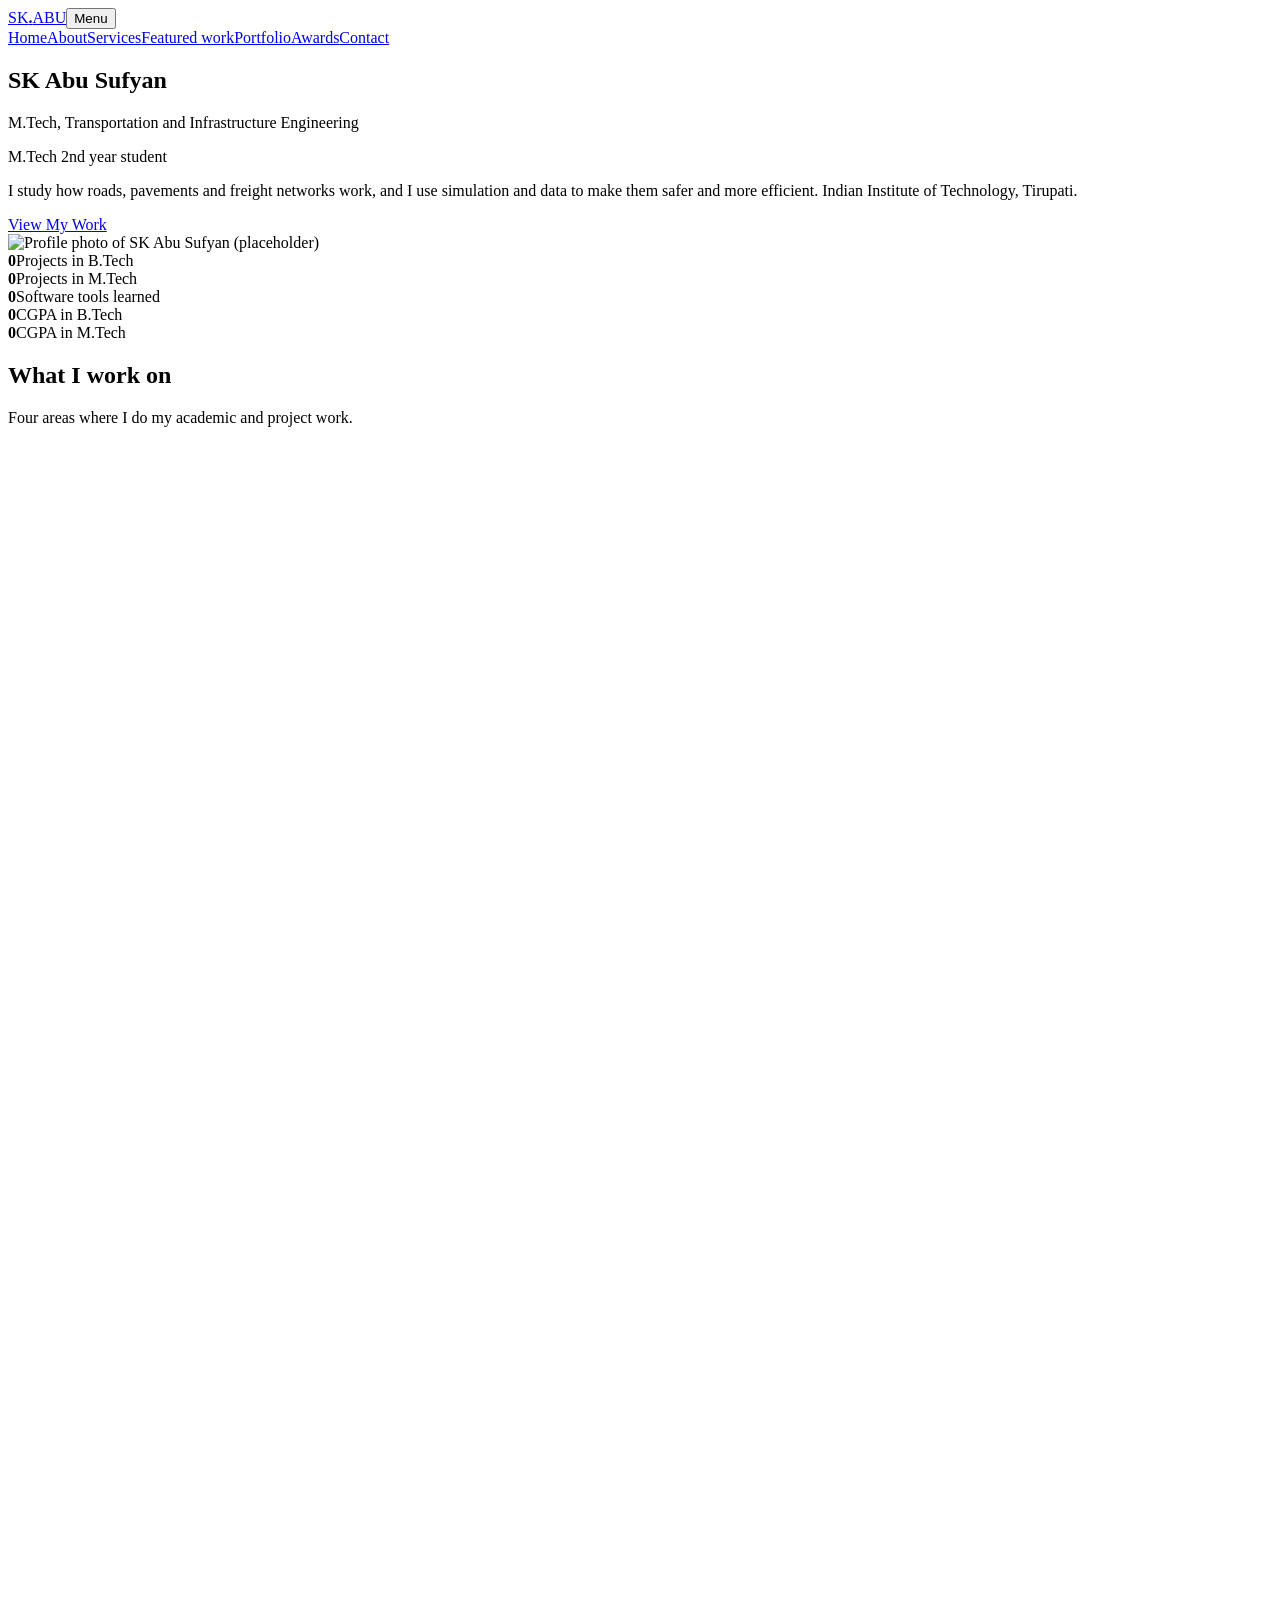
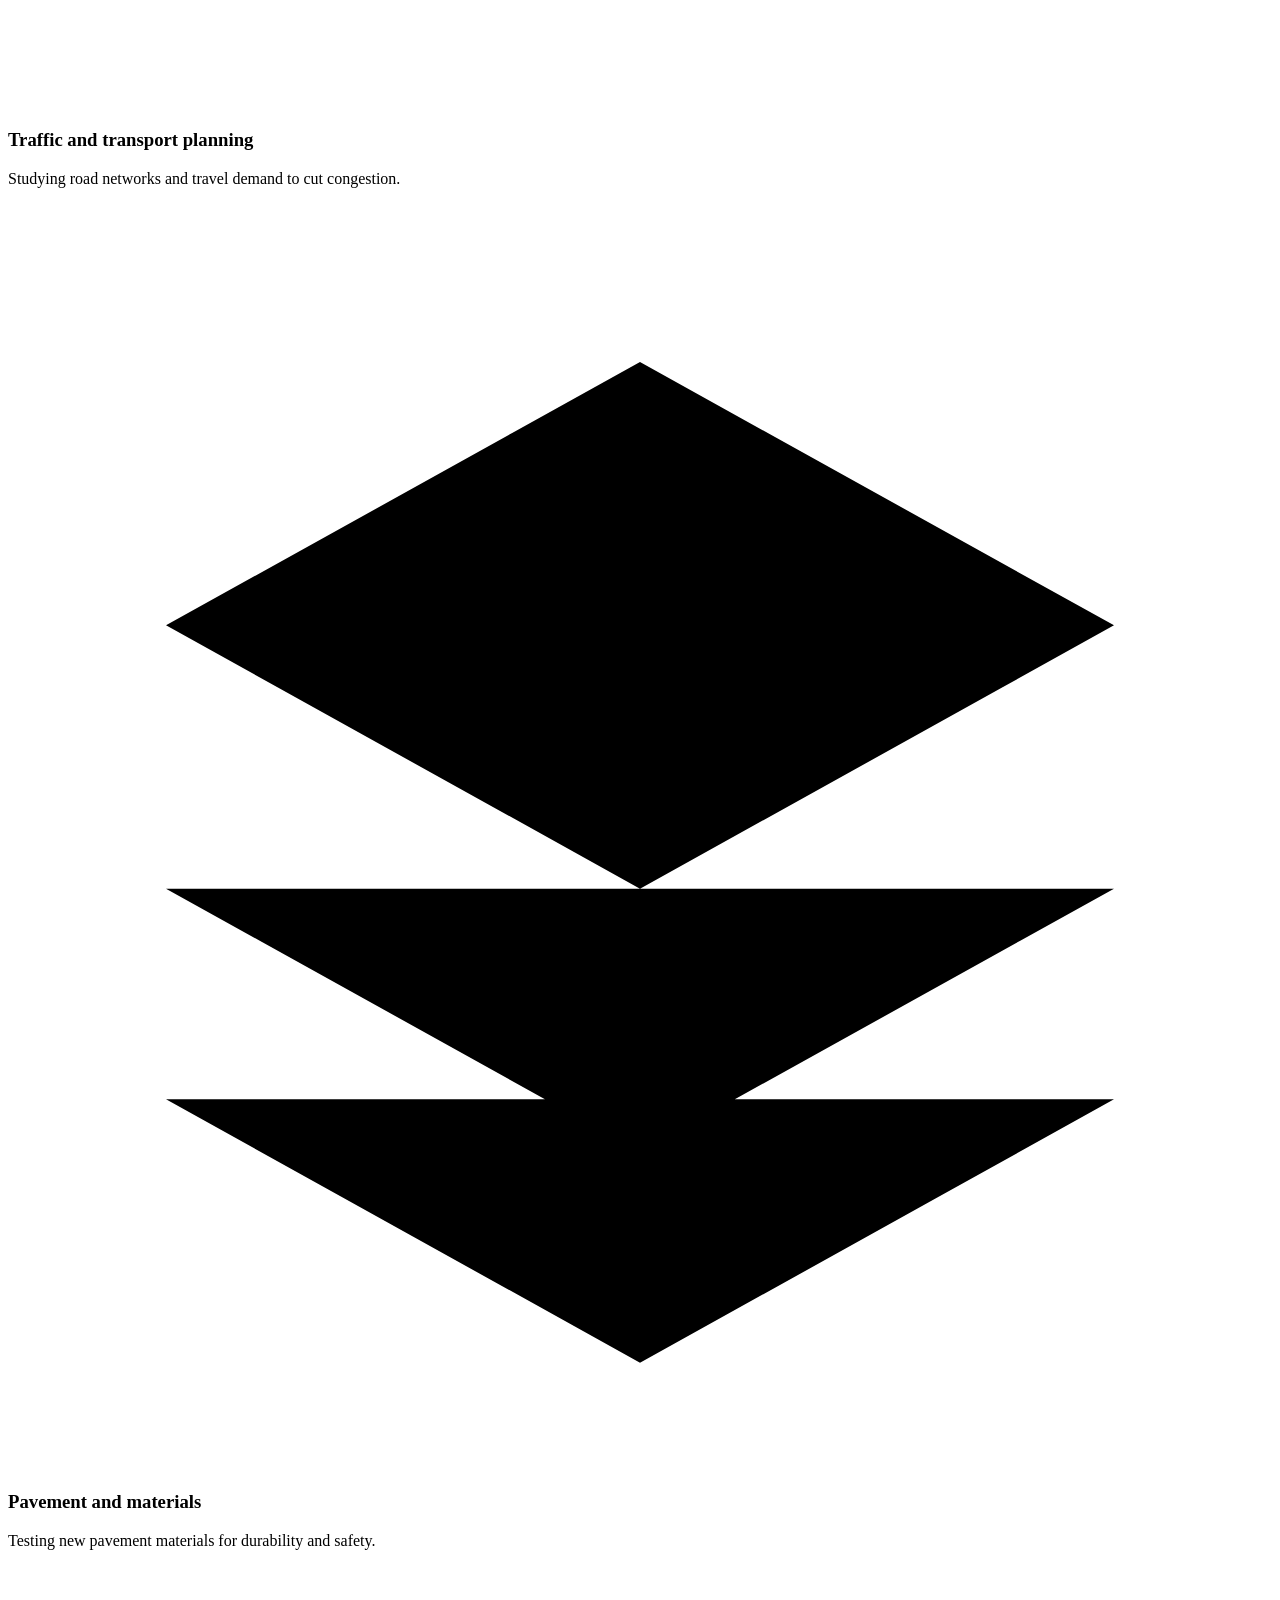
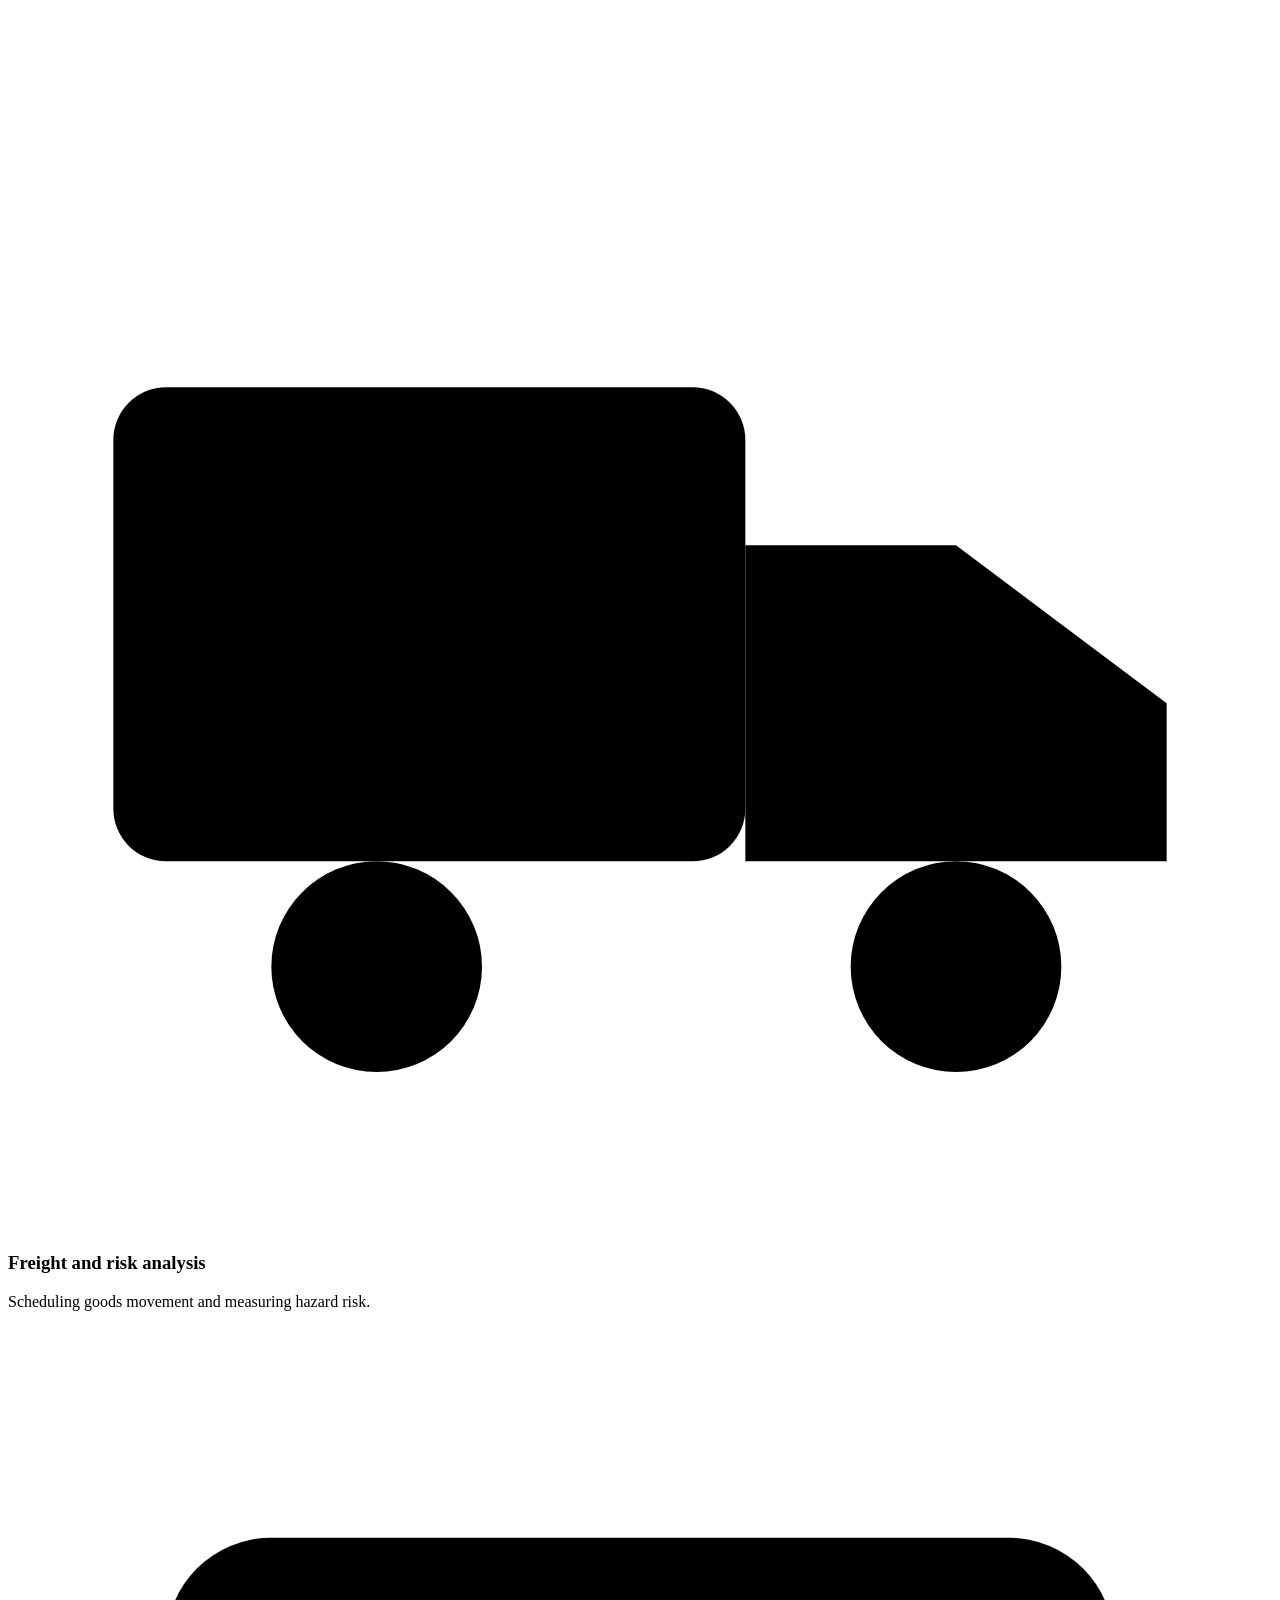
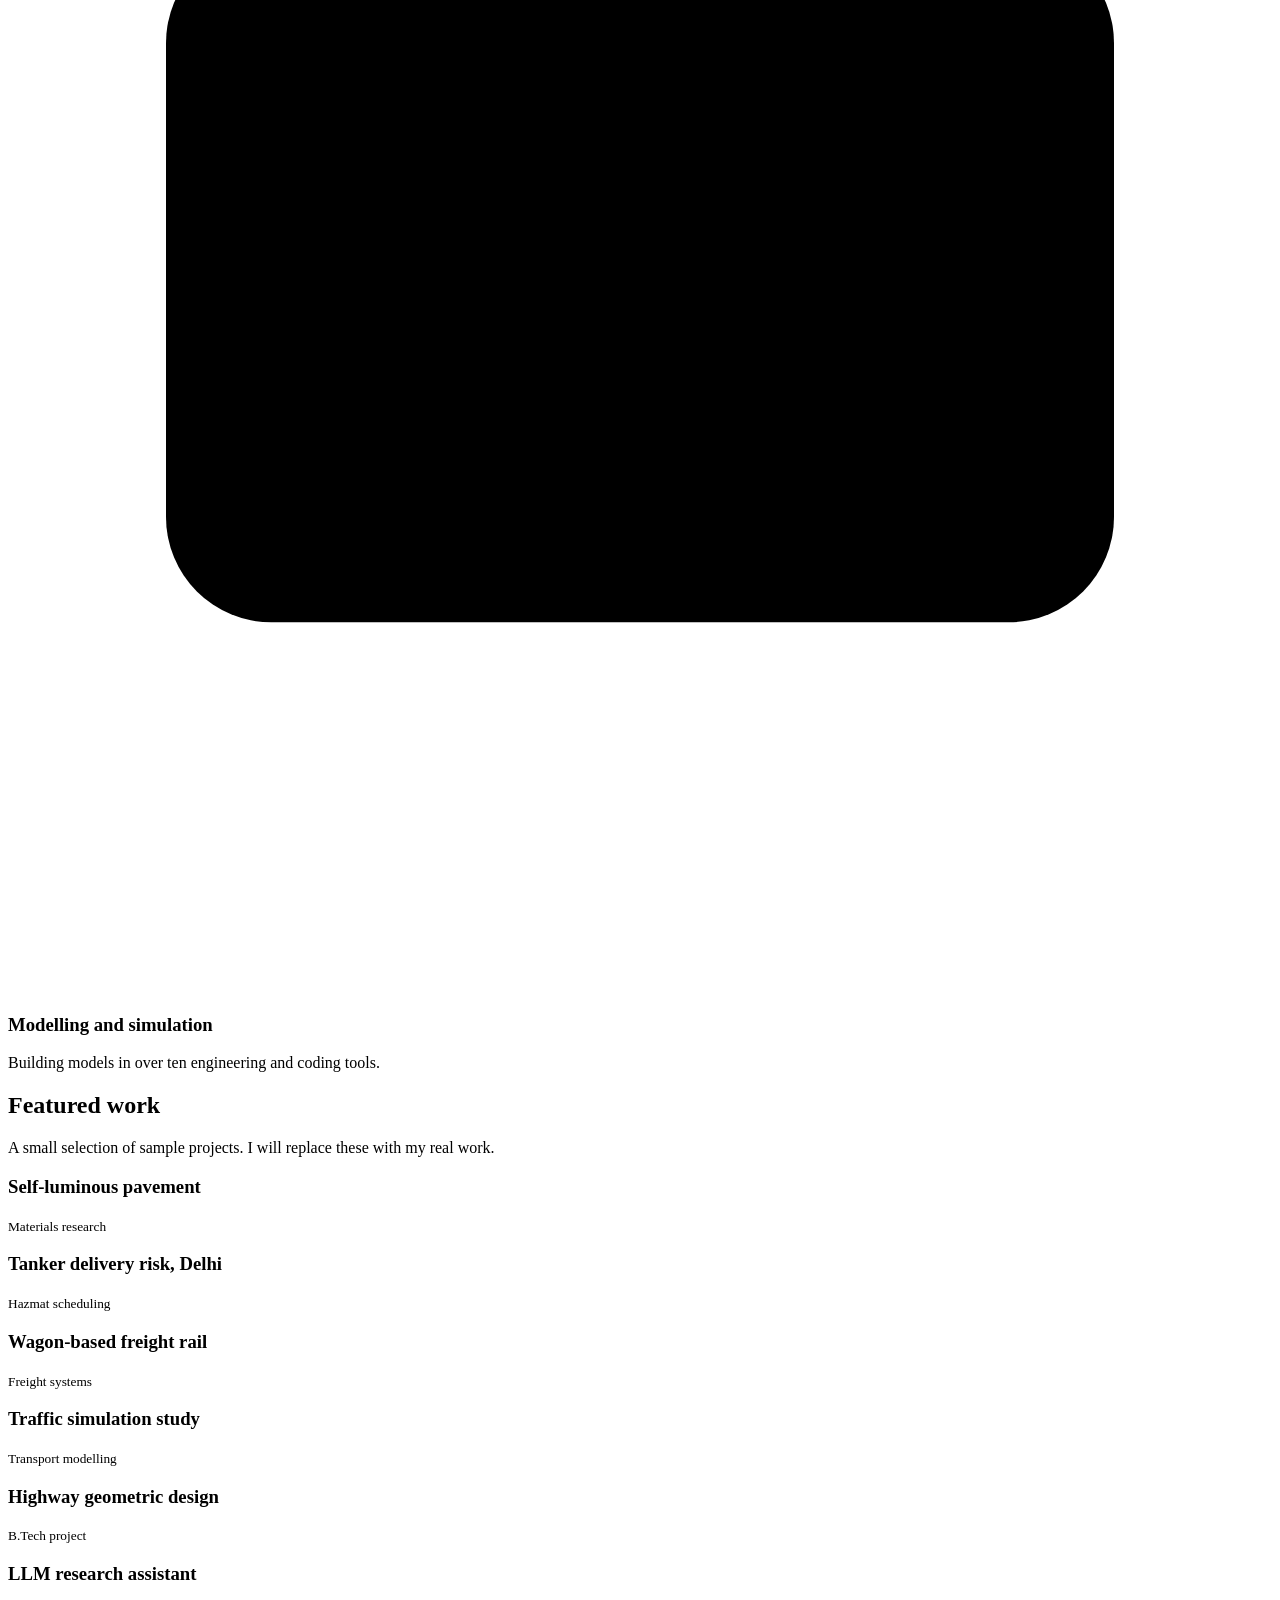
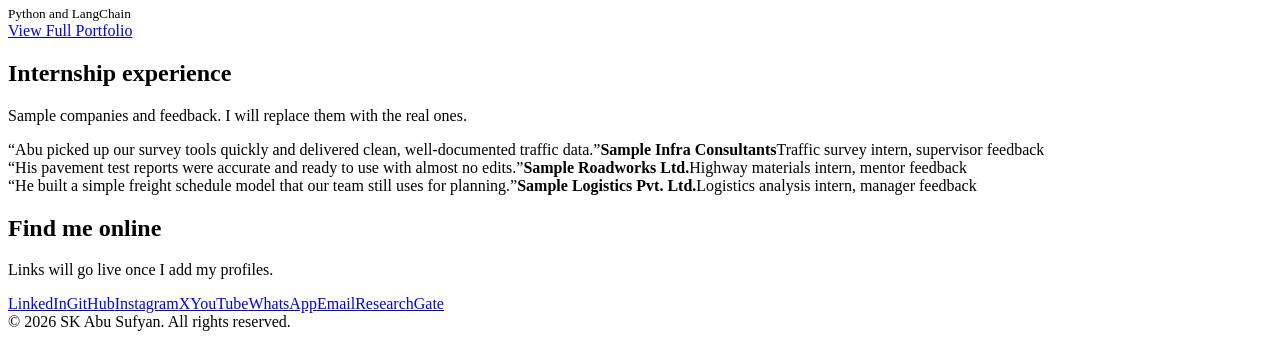
==== index.html @ b1911829 "Add files via upload" ====
<!DOCTYPE html>
<html lang="en"><head><meta charset="utf-8"/><meta content="width=device-width,initial-scale=1" name="viewport"/><link href="https://fonts.googleapis.com" rel="preconnect"/><link crossorigin="" href="https://fonts.gstatic.com" rel="preconnect"/><link href="https://fonts.googleapis.com/css2?family=Inter:wght@400;500&amp;family=Outfit:wght@500;600;800&amp;display=swap" rel="stylesheet"/><link href="css/style.css" rel="stylesheet"/><title>SK Abu Sufyan | Transportation and Infrastructure Engineering</title><meta content="Portfolio of SK Abu Sufyan, M.Tech student in Transportation and Infrastructure Engineering at IIT Tirupati." name="description"/><script src="data/content.js"></script></head><body><div class="glow"><i></i><i></i><i></i></div>
<header><a class="logo" href="index.html">SK<b>.</b>ABU</a><button aria-label="Menu" class="burger">Menu</button><nav><a class="on" href="index.html">Home</a><a href="about.html">About</a><a href="services.html">Services</a><a href="index.html#work">Featured work</a><a class="PORT" href="portfolio.html">Portfolio</a><a href="awards.html">Awards</a><a href="contact.html">Contact</a></nav></header>
<main>
<section class="hero" id="home"><div><h1 data-t="home.home.1">SK Abu Sufyan</h1><p class="role" data-t="home.home.2">M.Tech, Transportation and Infrastructure Engineering</p><p class="tag" data-t="home.home.3">M.Tech 2nd year student</p><p class="about" data-t="home.home.4">I study how roads, pavements and freight networks work, and I use simulation and data to make them safer and more efficient. Indian Institute of Technology, Tirupati.</p><a class="btn" data-t="home.home.5" href="#work">View My Work</a></div>
<div class="photo"><img alt="Profile photo of SK Abu Sufyan (placeholder)" data-img="profile" src="assets/profile-placeholder.svg"/></div></section>
<section id="stats"><div class="stats">
<div class="stat rv"><strong data-n="home.stats.n1" data-to="5">0</strong><span data-t="home.stats.2">Projects in B.Tech</span></div>
<div class="stat rv"><strong data-n="home.stats.n3" data-to="2">0</strong><span data-t="home.stats.4">Projects in M.Tech</span></div>
<div class="stat rv"><strong data-n="home.stats.n5" data-suf="+" data-to="10">0</strong><span data-t="home.stats.6">Software tools learned</span></div>
<div class="stat rv"><strong data-dec="2" data-n="home.stats.n7" data-to="9.15">0</strong><span data-t="home.stats.8">CGPA in B.Tech</span></div>
<div class="stat rv"><strong data-dec="2" data-n="home.stats.n9" data-to="7.25">0</strong><span data-t="home.stats.10">CGPA in M.Tech</span></div></div></section>
<section id="services"><h2 class="rv" data-t="home.services.1">What I work on</h2><p class="sub rv" data-t="home.services.2">Four areas where I do my academic and project work.</p><div class="cards">
<div class="card rv"><svg viewbox="0 0 24 24"><path d="M5 22 9 2M19 22 15 2M12 4v3M12 11v3M12 18v3"></path></svg><h3 data-t="home.services.3">Traffic and transport planning</h3><p data-t="home.services.4">Studying road networks and travel demand to cut congestion.</p></div>
<div class="card rv"><svg viewbox="0 0 24 24"><path d="m12 3 9 5-9 5-9-5zM3 13l9 5 9-5M3 17l9 5 9-5"></path></svg><h3 data-t="home.services.5">Pavement and materials</h3><p data-t="home.services.6">Testing new pavement materials for durability and safety.</p></div>
<div class="card rv"><svg viewbox="0 0 24 24"><rect height="9" rx="1" width="12" x="2" y="8"></rect><path d="M14 11h4l4 3v3h-8"></path><circle cx="7" cy="19" r="2"></circle><circle cx="18" cy="19" r="2"></circle></svg><h3 data-t="home.services.7">Freight and risk analysis</h3><p data-t="home.services.8">Scheduling goods movement and measuring hazard risk.</p></div>
<div class="card rv"><svg viewbox="0 0 24 24"><rect height="13" rx="2" width="18" x="3" y="4"></rect><path d="M8 21h8M12 17v4M7 13l3-3 3 2 4-5"></path></svg><h3 data-t="home.services.9">Modelling and simulation</h3><p data-t="home.services.10">Building models in over ten engineering and coding tools.</p></div></div></section>
<section id="work"><h2 class="rv" data-t="home.work.1">Featured work</h2><p class="sub rv" data-t="home.work.2">A small selection of sample projects. I will replace these with my real work.</p><div class="grid" data-list="featured">
<article class="thumb rv"><div class="ph" style="background:linear-gradient(135deg,#ff6b1a,#3b1d0e)"></div><div class="cap"><h3>Self-luminous pavement</h3><small>Materials research</small></div></article>
<article class="thumb rv"><div class="ph" style="background:linear-gradient(135deg,#1ea7ff,#0d2a40)"></div><div class="cap"><h3>Tanker delivery risk, Delhi</h3><small>Hazmat scheduling</small></div></article>
<article class="thumb rv"><div class="ph" style="background:linear-gradient(135deg,#ff8a3d,#1ea7ff)"></div><div class="cap"><h3>Wagon-based freight rail</h3><small>Freight systems</small></div></article>
<article class="thumb rv"><div class="ph" style="background:linear-gradient(135deg,#1ea7ff,#3b1d0e)"></div><div class="cap"><h3>Traffic simulation study</h3><small>Transport modelling</small></div></article>
<article class="thumb rv"><div class="ph" style="background:linear-gradient(135deg,#ff6b1a,#0d2a40)"></div><div class="cap"><h3>Highway geometric design</h3><small>B.Tech project</small></div></article>
<article class="thumb rv"><div class="ph" style="background:linear-gradient(135deg,#2b6cff,#ff6b1a)"></div><div class="cap"><h3>LLM research assistant</h3><small>Python and LangChain</small></div></article>
</div><div class="c"><a class="btn" data-t="home.work.3" href="portfolio.html">View Full Portfolio</a></div></section>
<section class="c" id="internships"><h2 class="rv" data-t="home.internships.1">Internship experience</h2><p class="sub rv" data-t="home.internships.2">Sample companies and feedback. I will replace them with the real ones.</p>
<div class="slider rv">
<div class="slide"><q data-t="home.internships.3">Abu picked up our survey tools quickly and delivered clean, well-documented traffic data.</q><b data-t="home.internships.4">Sample Infra Consultants</b><span data-t="home.internships.5">Traffic survey intern, supervisor feedback</span></div>
<div class="slide"><q data-t="home.internships.6">His pavement test reports were accurate and ready to use with almost no edits.</q><b data-t="home.internships.7">Sample Roadworks Ltd.</b><span data-t="home.internships.8">Highway materials intern, mentor feedback</span></div>
<div class="slide"><q data-t="home.internships.9">He built a simple freight schedule model that our team still uses for planning.</q><b data-t="home.internships.10">Sample Logistics Pvt. Ltd.</b><span data-t="home.internships.11">Logistics analysis intern, manager feedback</span></div></div>
<div class="dots rv"></div></section>
<section class="c" id="connect"><h2 class="rv" data-t="home.connect.1">Find me online</h2><p class="sub rv" data-t="home.connect.2">Links will go live once I add my profiles.</p></section>
<div class="marq rv"><div class="track" data-list="socials"><a aria-label="LinkedIn" class="soc" href="#"><img alt="" src="https://cdn.jsdelivr.net/npm/simple-icons@11.14.0/icons/linkedin.svg"/>LinkedIn</a><a aria-label="GitHub" class="soc" href="#"><img alt="" src="https://cdn.jsdelivr.net/npm/simple-icons@11.14.0/icons/github.svg"/>GitHub</a><a aria-label="Instagram" class="soc" href="#"><img alt="" src="https://cdn.jsdelivr.net/npm/simple-icons@11.14.0/icons/instagram.svg"/>Instagram</a><a aria-label="X" class="soc" href="#"><img alt="" src="https://cdn.jsdelivr.net/npm/simple-icons@11.14.0/icons/x.svg"/>X</a><a aria-label="YouTube" class="soc" href="#"><img alt="" src="https://cdn.jsdelivr.net/npm/simple-icons@11.14.0/icons/youtube.svg"/>YouTube</a><a aria-label="WhatsApp" class="soc" href="#"><img alt="" src="https://cdn.jsdelivr.net/npm/simple-icons@11.14.0/icons/whatsapp.svg"/>WhatsApp</a><a aria-label="Email" class="soc" href="#"><img alt="" src="https://cdn.jsdelivr.net/npm/simple-icons@11.14.0/icons/gmail.svg"/>Email</a><a aria-label="ResearchGate" class="soc" href="#"><img alt="" src="https://cdn.jsdelivr.net/npm/simple-icons@11.14.0/icons/researchgate.svg"/>ResearchGate</a></div></div>
</main>
<footer data-t="site.footer">© 2026 SK Abu Sufyan. All rights reserved.</footer>
<script src="js/main.js"></script></body></html>
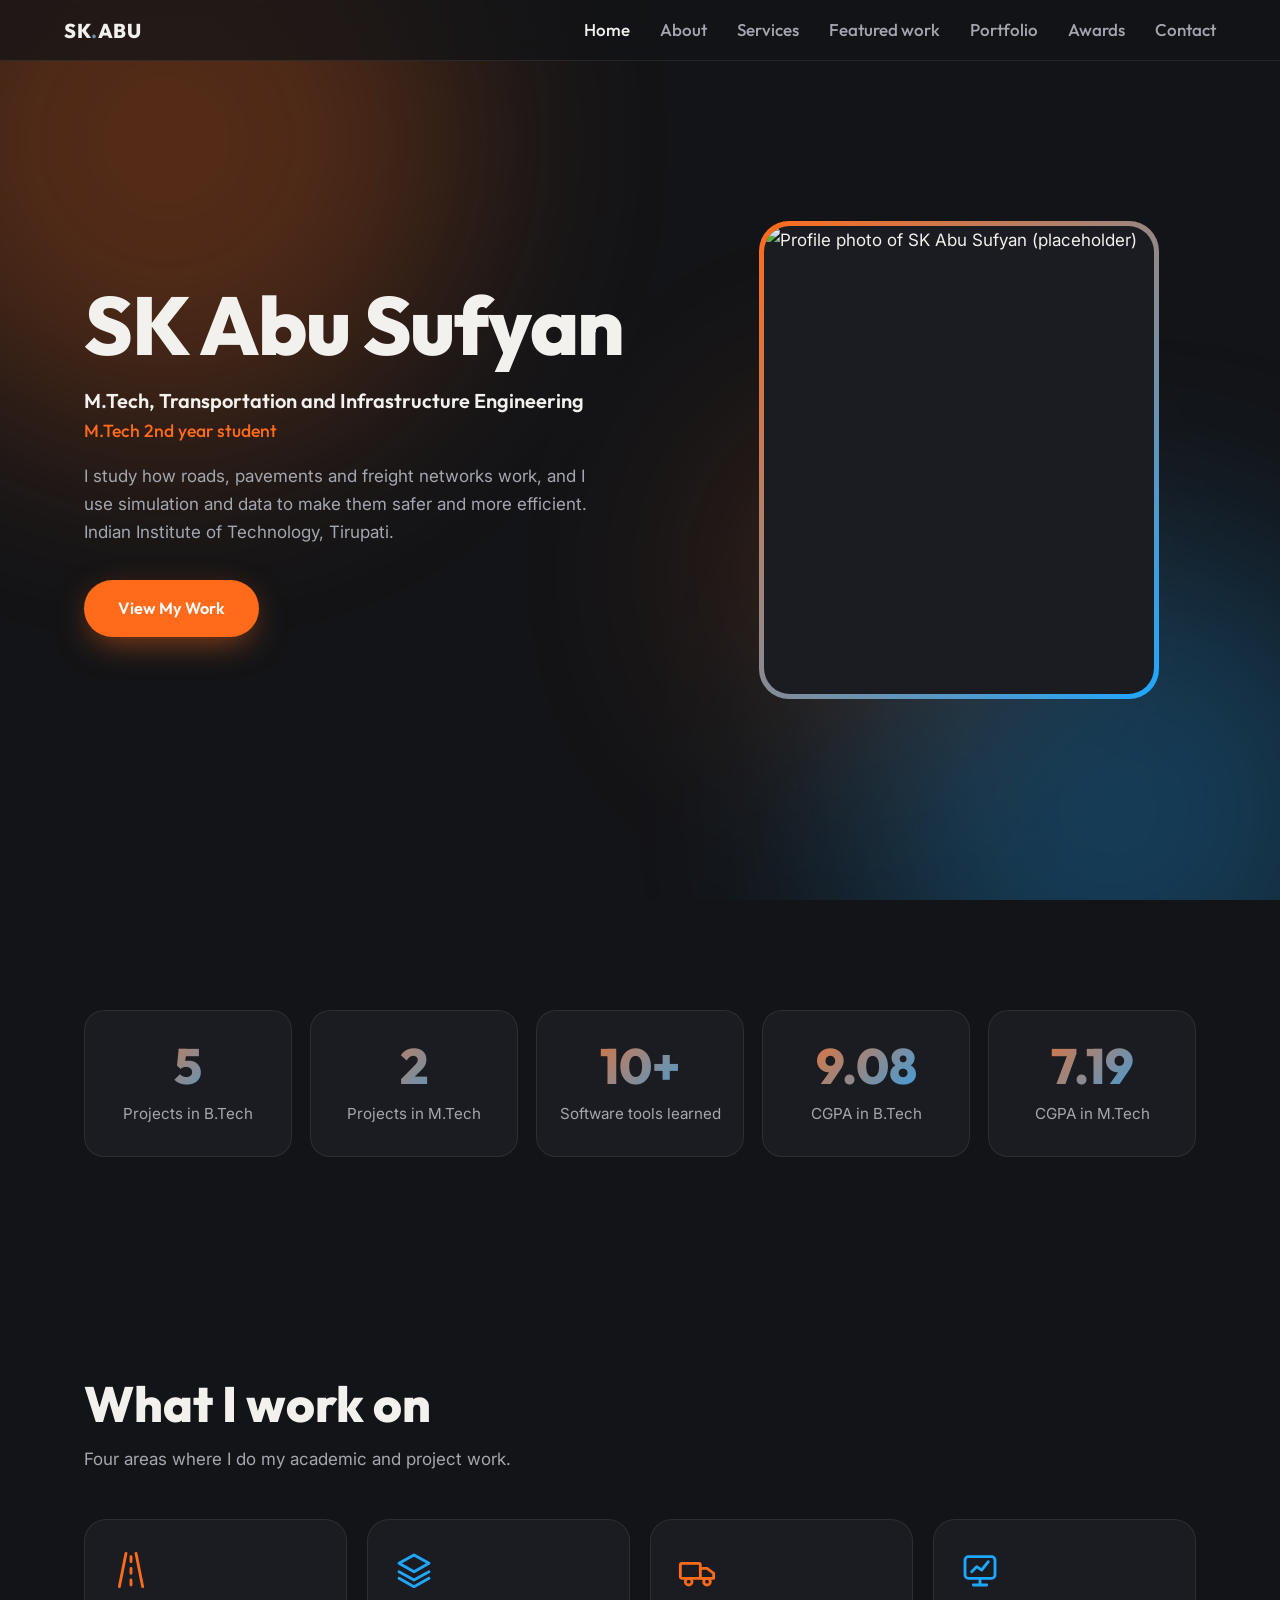
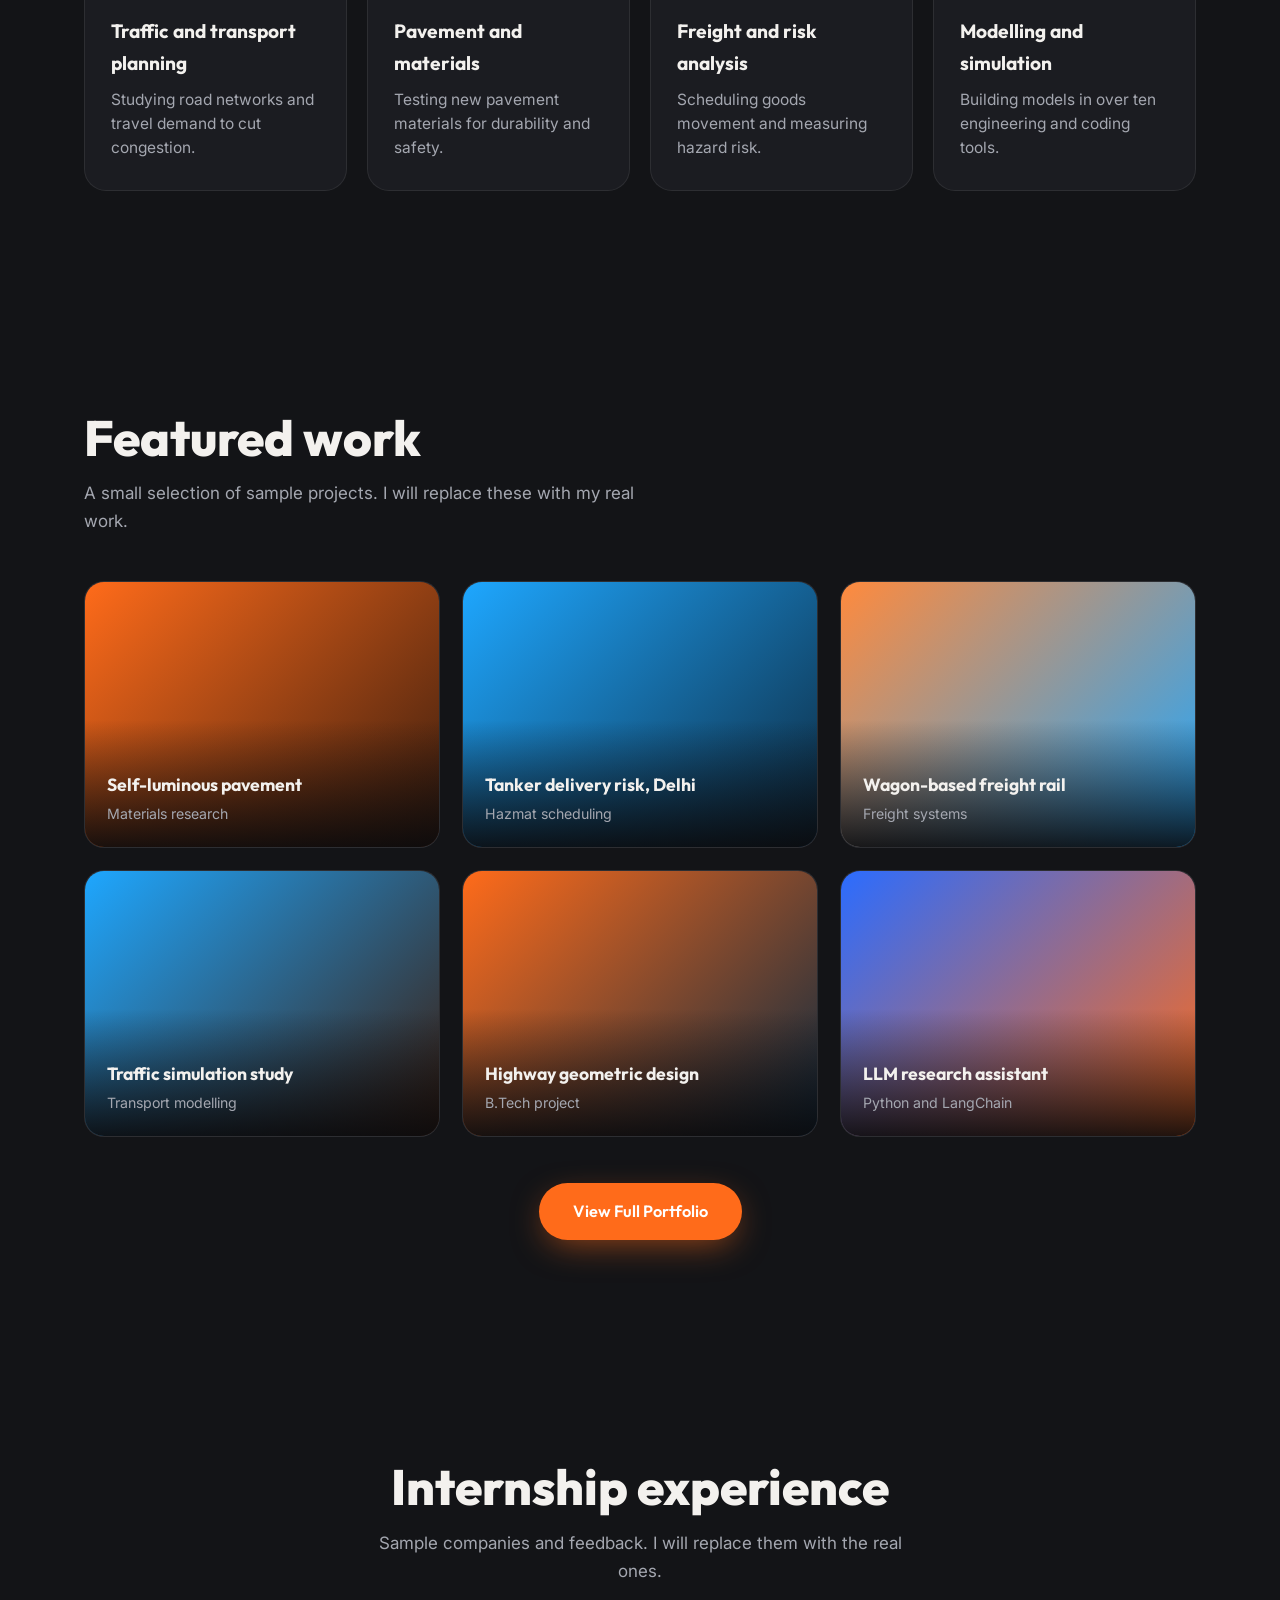
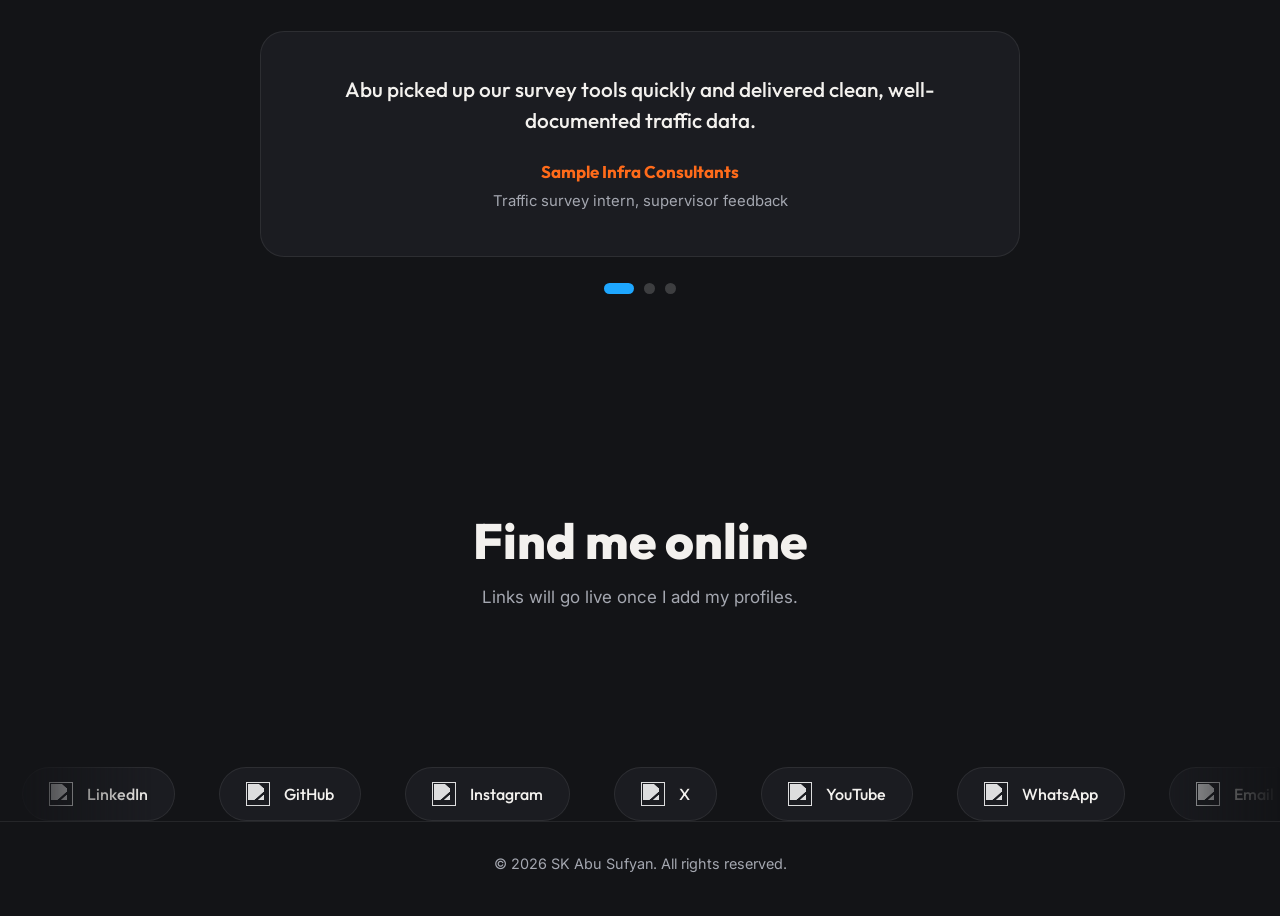
==== commit eaa26ab8: "Update index.html" ====
--- a/index.html
+++ b/index.html
@@ -1,5 +1,5 @@
 <!DOCTYPE html>
-<html lang="en"><head><meta charset="utf-8"/><meta content="width=device-width,initial-scale=1" name="viewport"/><link href="https://fonts.googleapis.com" rel="preconnect"/><link crossorigin="" href="https://fonts.gstatic.com" rel="preconnect"/><link href="https://fonts.googleapis.com/css2?family=Inter:wght@400;500&amp;family=Outfit:wght@500;600;800&amp;display=swap" rel="stylesheet"/><link href="css/style.css" rel="stylesheet"/><title>SK Abu Sufyan | Transportation and Infrastructure Engineering</title><meta content="Portfolio of SK Abu Sufyan, M.Tech student in Transportation and Infrastructure Engineering at IIT Tirupati." name="description"/><script src="data/content.js"></script></head><body><div class="glow"><i></i><i></i><i></i></div>
+<html lang="en"><head><meta charset="utf-8"/><meta content="width=device-width,initial-scale=1" name="viewport"/><link href="https://fonts.googleapis.com" rel="preconnect"/><link crossorigin="" href="https://fonts.gstatic.com" rel="preconnect"/><link href="https://fonts.googleapis.com/css2?family=Inter:wght@400;500&amp;family=Outfit:wght@500;600;800&amp;display=swap" rel="stylesheet"/><link href="style.css" rel="stylesheet"/><title>SK Abu Sufyan | Transportation and Infrastructure Engineering</title><meta content="Portfolio of SK Abu Sufyan, M.Tech student in Transportation and Infrastructure Engineering at IIT Tirupati." name="description"/><script src="content.js"></script></head><body><div class="glow"><i></i><i></i><i></i></div>
 <header><a class="logo" href="index.html">SK<b>.</b>ABU</a><button aria-label="Menu" class="burger">Menu</button><nav><a class="on" href="index.html">Home</a><a href="about.html">About</a><a href="services.html">Services</a><a href="index.html#work">Featured work</a><a class="PORT" href="portfolio.html">Portfolio</a><a href="awards.html">Awards</a><a href="contact.html">Contact</a></nav></header>
 <main>
 <section class="hero" id="home"><div><h1 data-t="home.home.1">SK Abu Sufyan</h1><p class="role" data-t="home.home.2">M.Tech, Transportation and Infrastructure Engineering</p><p class="tag" data-t="home.home.3">M.Tech 2nd year student</p><p class="about" data-t="home.home.4">I study how roads, pavements and freight networks work, and I use simulation and data to make them safer and more efficient. Indian Institute of Technology, Tirupati.</p><a class="btn" data-t="home.home.5" href="#work">View My Work</a></div>
@@ -33,4 +33,4 @@
 <div class="marq rv"><div class="track" data-list="socials"><a aria-label="LinkedIn" class="soc" href="#"><img alt="" src="https://cdn.jsdelivr.net/npm/simple-icons@11.14.0/icons/linkedin.svg"/>LinkedIn</a><a aria-label="GitHub" class="soc" href="#"><img alt="" src="https://cdn.jsdelivr.net/npm/simple-icons@11.14.0/icons/github.svg"/>GitHub</a><a aria-label="Instagram" class="soc" href="#"><img alt="" src="https://cdn.jsdelivr.net/npm/simple-icons@11.14.0/icons/instagram.svg"/>Instagram</a><a aria-label="X" class="soc" href="#"><img alt="" src="https://cdn.jsdelivr.net/npm/simple-icons@11.14.0/icons/x.svg"/>X</a><a aria-label="YouTube" class="soc" href="#"><img alt="" src="https://cdn.jsdelivr.net/npm/simple-icons@11.14.0/icons/youtube.svg"/>YouTube</a><a aria-label="WhatsApp" class="soc" href="#"><img alt="" src="https://cdn.jsdelivr.net/npm/simple-icons@11.14.0/icons/whatsapp.svg"/>WhatsApp</a><a aria-label="Email" class="soc" href="#"><img alt="" src="https://cdn.jsdelivr.net/npm/simple-icons@11.14.0/icons/gmail.svg"/>Email</a><a aria-label="ResearchGate" class="soc" href="#"><img alt="" src="https://cdn.jsdelivr.net/npm/simple-icons@11.14.0/icons/researchgate.svg"/>ResearchGate</a></div></div>
 </main>
 <footer data-t="site.footer">© 2026 SK Abu Sufyan. All rights reserved.</footer>
-<script src="js/main.js"></script></body></html>
+<script src="main.js"></script></body></html>
--- a/style.css
+++ b/style.css
@@ -0,0 +1,189 @@
+:root{--bg:#131417;--card:#1b1c21;--ink:#f3f1ee;--mute:#a4a7b0;--or:#ff6b1a;--bl:#1ea7ff;--line:rgba(255,255,255,.08);--grad:linear-gradient(135deg,var(--or),var(--bl));--orgb:255,107,26;--blrgb:30,167,255;--bgrgb:19,20,23}
+*{box-sizing:border-box;margin:0;padding:0}html{scroll-behavior:smooth}
+body{background:var(--bg);color:var(--ink);font:400 17px/1.65 'Inter',system-ui,sans-serif;overflow-x:hidden}
+h1,h2,h3,.btn,nav a{font-family:'Outfit',sans-serif}
+a{color:inherit;text-decoration:none}:focus-visible{outline:2px solid var(--bl);outline-offset:3px}
+.glow{position:fixed;inset:0;z-index:-1;overflow:hidden;pointer-events:none}
+.glow i{position:absolute;border-radius:50%;filter:blur(110px);opacity:.28;animation:drift 26s ease-in-out infinite alternate,pulse 9s ease-in-out infinite}
+.glow i:nth-child(1){width:46vw;height:46vw;background:var(--or);top:-12vw;left:-10vw}
+.glow i:nth-child(2){width:42vw;height:42vw;background:var(--bl);bottom:-14vw;right:-8vw;animation-duration:32s,11s}
+.glow i:nth-child(3){width:26vw;height:26vw;background:var(--or);top:45%;left:55%;animation-duration:38s,13s;opacity:.16}
+@keyframes drift{to{transform:translate(9vw,7vw) scale(1.15)}}
+@keyframes pulse{50%{opacity:.14}}
+header{position:fixed;top:0;left:0;right:0;z-index:20;display:flex;justify-content:space-between;align-items:center;padding:16px 5vw;background:rgba(var(--bgrgb),.72);backdrop-filter:blur(14px);border-bottom:1px solid var(--line)}
+.logo{font:800 1.25rem 'Outfit';letter-spacing:.5px}.logo b{background:var(--grad);-webkit-background-clip:text;background-clip:text;color:transparent}
+nav{display:flex;gap:30px}nav a{font-weight:500;color:var(--mute);transition:color .3s}nav a:hover,nav a.on{color:var(--ink)}
+.burger{display:none;background:none;border:1px solid var(--line);color:var(--ink);padding:6px 12px;border-radius:8px;font-size:1rem}
+section{padding:110px 5vw;max-width:1240px;margin:auto}
+h2{font-weight:800;font-size:clamp(2rem,4.2vw,3.1rem);line-height:1.1;margin-bottom:14px}
+.sub{color:var(--mute);max-width:560px;margin-bottom:46px}
+.hero{min-height:100vh;display:grid;grid-template-columns:1.1fr .9fr;gap:60px;align-items:center;padding-top:130px}
+.hero h1{font-weight:800;font-size:clamp(2.8rem,6.4vw,5.2rem);line-height:1.02;letter-spacing:-1.5px}
+.role{font:600 1.25rem 'Outfit';margin:22px 0 6px}.tag{color:var(--or);font:500 1.1rem 'Outfit';margin-bottom:20px}
+.hero p.about{color:var(--mute);max-width:520px;margin-bottom:34px}
+.btn{display:inline-block;padding:15px 34px;border-radius:50px;font-weight:600;font-size:1.02rem;background:var(--or);color:var(--on,#fff);border:0;cursor:pointer;box-shadow:0 10px 34px -8px rgba(var(--orgb),.6);transition:transform .35s,box-shadow .35s,background .35s}
+.btn:hover{transform:translateY(-3px);filter:brightness(1.12);box-shadow:0 16px 40px -8px rgba(var(--orgb),.75)}
+.photo{justify-self:center;width:min(100%,400px);padding:5px;border-radius:30px;background:var(--grad);animation:halo 6s ease-in-out infinite}
+@keyframes halo{0%,100%{box-shadow:0 0 40px -6px rgba(var(--orgb),.45),0 0 70px -10px rgba(var(--blrgb),.35)}50%{box-shadow:0 0 70px -4px rgba(var(--orgb),.6),0 0 100px -6px rgba(var(--blrgb),.5)}}
+.photo img{display:block;width:100%;aspect-ratio:5/6;object-fit:cover;border-radius:26px;background:var(--card);animation:wipe 1.7s .3s cubic-bezier(.65,0,.25,1) both}
+@keyframes wipe{from{clip-path:inset(0 100% 0 0);opacity:.2}to{clip-path:inset(0 0 0 0);opacity:1}}
+.stats{display:grid;grid-template-columns:repeat(5,1fr);gap:18px}
+.stat{background:var(--card);border:1px solid var(--line);border-radius:20px;padding:30px 18px;text-align:center}
+.stat strong{display:block;font:800 clamp(2.2rem,4vw,3.1rem)/1 'Outfit';background:var(--grad);-webkit-background-clip:text;background-clip:text;color:transparent;margin-bottom:10px}
+.stat span{color:var(--mute);font-size:.95rem;display:block}
+.cards{display:grid;grid-template-columns:repeat(4,1fr);gap:20px}
+.card{background:var(--card);border:1px solid var(--line);border-radius:22px;padding:30px 26px;transition:transform .4s,border-color .4s}
+.card:hover{transform:translateY(-6px);border-color:rgba(var(--orgb),.5)}
+.card svg{width:40px;height:40px;stroke:var(--or);fill:none;stroke-width:1.7;stroke-linecap:round;stroke-linejoin:round;margin-bottom:18px}
+.card:nth-child(even) svg{stroke:var(--bl)}
+.card h3{font-size:1.2rem;margin-bottom:8px}.card p{color:var(--mute);font-size:.97rem;line-height:1.55}
+.grid{display:grid;grid-template-columns:repeat(3,1fr);gap:22px;margin-bottom:46px}
+.thumb{position:relative;border-radius:20px;overflow:hidden;aspect-ratio:4/3;background:var(--card);border:1px solid var(--line)}
+.thumb .ph{position:absolute;inset:0;transition:transform .7s cubic-bezier(.2,.7,.2,1)}
+.thumb:hover .ph{transform:scale(1.1)}
+.thumb .cap{position:absolute;left:0;right:0;bottom:0;padding:50px 22px 20px;background:linear-gradient(transparent,rgba(10,10,12,.9))}
+.thumb h3{font-size:1.1rem}.thumb small{color:var(--mute)}
+.c{text-align:center}.c .sub{margin-inline:auto}
+.slider{display:grid;max-width:760px;margin:0 auto}
+.slide{grid-area:1/1;background:var(--card);border:1px solid var(--line);border-radius:24px;padding:42px 44px;opacity:0;transform:translateX(40px);transition:opacity .8s,transform .8s;pointer-events:none}
+.slide.active{opacity:1;transform:none;pointer-events:auto}
+.slide q{display:block;font:500 1.3rem/1.5 'Outfit';quotes:none;margin-bottom:22px}
+.slide b{display:block;color:var(--or);font-family:'Outfit'}.slide span{color:var(--mute);font-size:.93rem}
+.dots{display:flex;justify-content:center;gap:10px;margin-top:26px}
+.dots button{width:11px;height:11px;border-radius:50%;border:0;background:rgba(255,255,255,.18);cursor:pointer;transition:.4s}
+.dots button.active{background:var(--bl);width:30px;border-radius:8px}
+.marq{overflow:hidden;mask-image:linear-gradient(90deg,transparent,#000 12%,#000 88%,transparent);-webkit-mask-image:linear-gradient(90deg,transparent,#000 12%,#000 88%,transparent)}
+.track{display:flex;width:max-content;animation:loop 34s linear infinite}.marq:hover .track{animation-play-state:paused}
+@keyframes loop{to{transform:translateX(-50%)}}
+.soc{display:flex;align-items:center;gap:14px;margin:0 22px;padding:14px 26px;border:1px solid var(--line);border-radius:50px;background:var(--card);font:500 1rem 'Outfit';transition:border-color .3s}
+.soc:hover{border-color:var(--bl)}.soc img{width:24px;height:24px;filter:brightness(0) invert(1);opacity:.85}
+footer{text-align:center;color:var(--mute);font-size:.9rem;padding:30px 5vw 40px;border-top:1px solid var(--line)}
+.rv{opacity:0;transform:translateY(34px);transition:opacity .9s ease,transform .9s cubic-bezier(.2,.7,.2,1);transition-delay:var(--d,0s)}.rv.in{opacity:1;transform:none}
+.soon{min-height:100vh;display:grid;place-content:center;text-align:center;padding:120px 6vw}.soon p{color:var(--mute);margin:10px 0 30px}
+@media(max-width:980px){.cards{grid-template-columns:repeat(2,1fr)}.stats{grid-template-columns:repeat(3,1fr)}.grid{grid-template-columns:repeat(2,1fr)}}
+@media(max-width:720px){.hero{grid-template-columns:1fr;gap:40px;padding-top:110px;text-align:center}.hero p.about{margin-inline:auto}.photo{order:-1;width:min(78%,320px)}
+section{padding:80px 6vw}.cards,.grid{grid-template-columns:1fr}.stats{grid-template-columns:repeat(2,1fr)}.slide{padding:30px 24px}
+.burger{display:block}nav{display:none;position:absolute;top:100%;left:0;right:0;flex-direction:column;gap:0;background:rgba(var(--bgrgb),.97);padding:10px 6vw 18px}nav.open{display:flex}nav a{padding:12px 0}}
+@media(prefers-reduced-motion:reduce){*{animation:none!important;transition:none!important}.rv{opacity:1;transform:none}}
+.phead{padding-top:150px;padding-bottom:30px;text-align:center}.phead .sub{margin:0 auto 34px}
+.tabs{position:relative;display:inline-flex;flex-wrap:wrap;justify-content:center;gap:4px;padding:6px;border-radius:50px;background:var(--card);border:1px solid var(--line)}
+.tabs button{position:relative;z-index:1;background:none;border:0;color:var(--mute);font:600 .98rem 'Outfit';padding:11px 24px;border-radius:40px;cursor:pointer;transition:color .4s}
+.tabs button.on{color:var(--on,#fff)}
+.pill{position:absolute;z-index:0;top:6px;bottom:6px;left:0;width:0;border-radius:40px;background:var(--grad);box-shadow:0 8px 28px -8px rgba(var(--orgb),.6);transition:left .5s cubic-bezier(.3,.8,.2,1),width .5s cubic-bezier(.3,.8,.2,1)}
+.pgrid{display:grid;grid-template-columns:repeat(3,1fr);gap:24px;padding-top:30px}
+.pcard{cursor:pointer;outline-offset:4px;border-radius:22px;transition:opacity .35s,transform .35s,filter .35s}
+.pcard.out{opacity:0!important;transform:scale(.95)!important;filter:blur(8px)}.pcard[hidden]{display:none}
+.pc{background:var(--card);border:1px solid var(--line);border-radius:22px;overflow:hidden;transition:transform .45s,box-shadow .45s,border-color .45s}
+.pcard:hover .pc,.pcard:focus-visible .pc{transform:translateY(-8px);border-color:rgba(var(--orgb),.5);box-shadow:0 22px 50px -18px rgba(var(--orgb),.45),0 0 60px -20px rgba(var(--blrgb),.5)}
+.pt{position:relative;aspect-ratio:16/10;overflow:hidden}
+.pt .ph{position:absolute;inset:0;display:grid;place-items:center;transition:transform .7s cubic-bezier(.2,.7,.2,1)}
+.pcard:hover .ph{transform:scale(1.07)}
+.ph svg{width:54px;height:54px;stroke:rgba(255,255,255,.85);fill:none;stroke-width:1.5;stroke-linecap:round;stroke-linejoin:round}
+.pb{padding:20px 22px 24px}.pb h3{font-size:1.15rem;margin-bottom:6px}.pb p{color:var(--mute);font-size:.95rem;line-height:1.5}
+.tg{display:inline-block;font-size:.82rem;color:var(--bl);margin-bottom:8px}
+.lb{position:fixed;inset:0;z-index:50;display:grid;place-items:center;padding:5vw;background:rgba(10,10,12,.8);backdrop-filter:blur(14px);opacity:0;visibility:hidden;transition:opacity .45s,visibility .45s}
+.lb.open{opacity:1;visibility:visible}
+.lbx{position:relative;width:min(100%,860px);max-height:90vh;overflow:auto;background:var(--card);border:1px solid var(--line);border-radius:24px;transform:translateY(24px) scale(.97);transition:transform .5s cubic-bezier(.2,.7,.2,1);box-shadow:0 0 90px -20px rgba(var(--orgb),.4)}
+.lb.open .lbx{transform:none}.lbx .pt{aspect-ratio:16/9}.lbx .pb{padding:26px 30px 32px}.lbx h3{font-size:1.5rem}.lbx p{font-size:1.02rem}
+.lbc{position:absolute;top:14px;right:14px;z-index:2;width:42px;height:42px;border-radius:50%;border:1px solid var(--line);background:rgba(var(--bgrgb),.75);color:var(--ink);font-size:1.4rem;cursor:pointer;transition:background .3s}.lbc:hover{background:var(--or)}
+@media(max-width:980px){.pgrid{grid-template-columns:repeat(2,1fr)}}
+@media(max-width:720px){.pgrid{grid-template-columns:1fr}.tabs{border-radius:24px}.tabs button{padding:10px 16px}.phead{padding-top:120px}}
+.abt{display:grid;grid-template-columns:1.15fr .85fr;gap:60px;align-items:center;padding-top:150px}
+.abt h1{font-weight:800;font-size:clamp(2.4rem,5.5vw,4rem);line-height:1.05;margin-bottom:22px}
+.abt p{color:var(--mute);margin-bottom:16px;max-width:600px}.abt p:first-of-type{color:var(--ink);font-size:1.15rem}
+.quote{margin:0 auto;max-width:900px;text-align:center;font:600 clamp(1.5rem,3.2vw,2.3rem)/1.35 'Outfit'}
+.mission{max-width:900px;margin:34px auto 0;background:var(--card);border:1px solid var(--line);border-radius:24px;padding:34px 38px;text-align:center;box-shadow:0 0 70px -30px rgba(var(--blrgb),.5)}
+.mission h3{color:var(--or);font-size:1.1rem;margin-bottom:8px}.mission p{color:var(--mute)}
+.tl{position:relative;max-width:900px;margin:0 auto}
+.tl:before{content:"";position:absolute;left:50%;top:6px;bottom:6px;width:2px;transform:translateX(-50%);background:linear-gradient(var(--or),var(--bl));opacity:.35}
+.tli{position:relative;width:50%;padding:0 46px 46px 0;text-align:right}
+.tli:nth-child(even){margin-left:50%;padding:0 0 46px 46px;text-align:left}
+.tli:last-child{padding-bottom:0}
+.tli:before{content:"";position:absolute;top:8px;right:-8px;width:16px;height:16px;border-radius:50%;background:var(--or);animation:dot 4s ease-in-out infinite}
+.tli:nth-child(even):before{right:auto;left:-8px;background:var(--bl)}
+@keyframes dot{0%,100%{box-shadow:0 0 0 0 rgba(var(--orgb),.5),0 0 14px rgba(var(--orgb),.6)}50%{box-shadow:0 0 0 9px rgba(var(--orgb),0),0 0 26px rgba(var(--orgb),.9)}}
+.tli:nth-child(even):before{animation-name:dotb}
+@keyframes dotb{0%,100%{box-shadow:0 0 14px rgba(var(--blrgb),.6)}50%{box-shadow:0 0 28px rgba(var(--blrgb),.95)}}
+.tli h3{font-size:1.25rem;margin-bottom:4px}.tli p{color:var(--mute);font-size:.97rem;line-height:1.55}
+.tli.rv{transform:translateX(-34px)}.tli:nth-child(even).rv{transform:translateX(34px)}.tli.rv.in{transform:none}
+.skills{max-width:820px;margin:0 auto;display:grid;gap:30px}
+.sk-top{display:flex;justify-content:space-between;font:600 1.1rem 'Outfit';margin-bottom:10px}.sk-top span{color:var(--bl)}
+.bar{height:12px;border-radius:12px;background:rgba(255,255,255,.1);overflow:hidden}
+.bar i{display:block;height:100%;width:0;border-radius:12px;background:var(--grad);box-shadow:0 0 18px rgba(var(--orgb),.5);transition:width 1.8s cubic-bezier(.2,.7,.2,1) .2s}
+.in .bar i{width:var(--w)}
+@media(max-width:720px){.abt{grid-template-columns:1fr;gap:40px;padding-top:120px}.abt .photo{order:-1;width:min(78%,320px)}.mission{padding:26px 22px}
+.tl:before{left:8px}.tli,.tli:nth-child(even){width:100%;margin-left:0;padding:0 0 38px 40px;text-align:left}.tli:before,.tli:nth-child(even):before{left:0;right:auto}
+.tli.rv,.tli:nth-child(even).rv{transform:translateY(30px)}.tli.rv.in{transform:none}}
+.sv{display:grid;grid-template-columns:repeat(2,1fr);gap:26px}
+.svc{border-radius:26px;outline-offset:4px}
+.svi{height:100%;display:flex;flex-direction:column;background:var(--card);border:1px solid var(--line);border-radius:26px;padding:38px 36px;transition:transform .45s,box-shadow .45s,border-color .45s}
+.svc:hover .svi{transform:translateY(-8px);border-color:rgba(var(--orgb),.5);box-shadow:0 24px 54px -20px rgba(var(--orgb),.45),0 0 70px -24px rgba(var(--blrgb),.55)}
+.svi .ic{width:64px;height:64px;border-radius:18px;display:grid;place-items:center;margin-bottom:24px;background:linear-gradient(135deg,rgba(var(--orgb),.2),rgba(var(--blrgb),.2));border:1px solid var(--line)}
+.svi .ic svg{width:32px;height:32px;stroke:var(--ink);fill:none;stroke-width:1.7;stroke-linecap:round;stroke-linejoin:round}
+.svi h3{font-size:1.55rem;margin-bottom:10px}.svi p{color:var(--mute);margin-bottom:28px;flex:1}
+.price{display:flex;align-items:baseline;gap:10px;flex-wrap:wrap;padding-top:22px;border-top:1px solid var(--line)}
+.price small{color:var(--mute);font-size:.95rem}
+.price strong{font:800 2.5rem/1 'Outfit';background:var(--grad);-webkit-background-clip:text;background-clip:text;color:transparent}
+.price span{color:var(--ink);font-weight:500}
+@media(max-width:720px){.sv{grid-template-columns:1fr}.svi{padding:30px 26px}}
+.aw{max-width:860px;margin:0 auto;display:grid;gap:42px}
+.awc{border-radius:26px}
+.awi{display:grid;grid-template-columns:auto 1fr;gap:30px;align-items:start;background:var(--card);border:1px solid var(--line);border-radius:26px;padding:38px 40px;transition:transform .45s,box-shadow .45s,border-color .45s}
+.awc:hover .awi{transform:translateY(-6px);border-color:rgba(var(--orgb),.5);box-shadow:0 24px 54px -22px rgba(var(--orgb),.45),0 0 70px -26px rgba(var(--blrgb),.55)}
+.awi .ic{width:74px;height:74px;border-radius:22px;display:grid;place-items:center;background:linear-gradient(135deg,rgba(var(--orgb),.22),rgba(var(--blrgb),.22));border:1px solid var(--line);box-shadow:0 0 36px -8px rgba(var(--orgb),.5)}
+.awi .ic svg{width:36px;height:36px;stroke:var(--ink);fill:none;stroke-width:1.6;stroke-linecap:round;stroke-linejoin:round}
+.yr{display:inline-block;padding:4px 16px;border-radius:30px;font:600 .9rem 'Outfit';background:var(--grad);color:var(--on,#fff);margin-bottom:12px}.yr.soon2{background:rgba(255,255,255,.1);color:var(--mute)}
+.awi h3{font-size:1.5rem;margin-bottom:6px}.by{color:var(--bl);font-weight:500;margin-bottom:10px}.awi p{color:var(--mute)}
+@media(max-width:720px){.awi{grid-template-columns:1fr;gap:20px;padding:28px 24px}}
+.ct{display:grid;grid-template-columns:.8fr 1.2fr;gap:36px;align-items:start}
+.cbox{background:var(--card);border:1px solid var(--line);border-radius:26px;padding:36px 34px}
+.cbox h3{font-size:1.3rem;margin-bottom:22px}
+.crow{margin-bottom:22px}.crow small{display:block;color:var(--mute);font-size:.88rem;margin-bottom:2px}
+.crow a,.crow b{font:600 1.1rem 'Outfit';word-break:break-all}.crow a{color:var(--ink);transition:color .3s}.crow a:hover{color:var(--or)}
+.crow b{color:var(--ink);font-weight:500;word-break:normal}
+.sis{display:flex;gap:14px;margin-top:6px}
+.si{width:54px;height:54px;border-radius:50%;display:grid;place-items:center;background:#24262c;border:1px solid var(--line);transition:transform .4s,border-color .4s,box-shadow .4s}
+.si:hover{transform:translateY(-4px);border-color:var(--bl);box-shadow:0 12px 30px -10px rgba(var(--blrgb),.7)}
+.si img{width:24px;height:24px;filter:brightness(0) invert(1)}
+.invite{font:600 1.25rem/1.4 'Outfit';margin-bottom:24px}
+.frm{display:grid;grid-template-columns:1fr 1fr;gap:20px}
+.fld{display:block;transition:transform .3s}.fld.full{grid-column:1/-1}
+.fld span{display:block;font:500 .95rem 'Outfit';color:var(--mute);margin-bottom:8px;transition:color .3s}
+.fld input,.fld select,.fld textarea{width:100%;font:inherit;font-size:1rem;color:var(--ink);background:var(--card);border:1.5px solid var(--line);border-radius:14px;padding:14px 16px;color-scheme:dark;transition:border-color .35s,box-shadow .35s,background .35s}
+.fld textarea{min-height:150px;resize:vertical}
+.fld input::placeholder,.fld textarea::placeholder{color:#686b75}
+.fld:focus-within span{color:var(--bl)}
+.fld input:focus,.fld select:focus,.fld textarea:focus{outline:none;border-color:var(--bl);background:#202228;box-shadow:0 0 0 4px rgba(var(--blrgb),.14),0 0 28px -4px rgba(var(--blrgb),.5)}
+.fld input:focus-visible,.fld select:focus-visible,.fld textarea:focus-visible{outline:none}
+.sub2{grid-column:1/-1;display:flex;align-items:center;gap:20px;flex-wrap:wrap}
+.btn.big{padding:17px 44px;font-size:1.1rem}
+.msg{color:var(--mute);font-size:.95rem}.msg.ok{color:#5fe0a0}.msg.err{color:#ff8a7a}
+@media(max-width:900px){.ct{grid-template-columns:1fr}}
+@media(max-width:560px){.frm{grid-template-columns:1fr}.cbox{padding:28px 22px}}
+.ct{display:grid;grid-template-columns:.8fr 1.2fr;gap:36px;align-items:start}
+.ci{display:grid;gap:18px}
+.cc{display:flex;align-items:center;gap:18px;background:var(--card);border:1px solid var(--line);border-radius:22px;padding:22px 24px;transition:transform .4s,border-color .4s,box-shadow .4s}
+a.cc:hover{transform:translateY(-4px);border-color:rgba(var(--blrgb),.55);box-shadow:0 18px 44px -22px rgba(var(--blrgb),.6)}
+.cc .ic{flex:none;width:52px;height:52px;border-radius:16px;display:grid;place-items:center;background:linear-gradient(135deg,rgba(var(--orgb),.2),rgba(var(--blrgb),.2))}
+.cc .ic svg{width:26px;height:26px;stroke:var(--ink);fill:none;stroke-width:1.7;stroke-linecap:round;stroke-linejoin:round}
+.cc small{display:block;color:var(--mute);font-size:.88rem}.cc b{font:600 1.05rem 'Outfit';word-break:break-all}
+.socs{display:flex;gap:14px}.socs a{width:58px;height:58px;display:grid;place-items:center;background:var(--card);border:1px solid var(--line);border-radius:18px;transition:transform .4s,border-color .4s,box-shadow .4s}
+.socs a:hover{transform:translateY(-4px);border-color:var(--or);box-shadow:0 14px 36px -16px rgba(var(--orgb),.7)}
+.socs img{width:26px;height:26px;filter:brightness(0) invert(1);opacity:.9}
+.fm{background:var(--card);border:1px solid var(--line);border-radius:26px;padding:38px 38px 40px;box-shadow:0 0 80px -40px rgba(var(--orgb),.5)}
+.fm .lead{font:600 1.35rem/1.4 'Outfit';margin-bottom:26px}
+.row{display:grid;grid-template-columns:1fr 1fr;gap:18px}
+.fld{margin-bottom:20px}.fld label{display:block;font-weight:500;font-size:.93rem;color:var(--mute);margin-bottom:8px;transition:color .35s}
+.fld input,.fld select,.fld textarea{width:100%;font:400 1rem 'Inter',sans-serif;color:var(--ink);background:var(--bg);border:1.5px solid rgba(255,255,255,.14);border-radius:14px;padding:14px 16px;outline:0;transition:border-color .35s,box-shadow .35s,background .35s}
+.fld textarea{min-height:140px;resize:vertical}
+.fld select{appearance:none;-webkit-appearance:none;background-image:url("data:image/svg+xml,%3Csvg xmlns='http://www.w3.org/2000/svg' width='14' height='9' fill='none' stroke='%23a4a7b0' stroke-width='2' stroke-linecap='round'%3E%3Cpath d='m1 1 6 6 6-6'/%3E%3C/svg%3E");background-repeat:no-repeat;background-position:right 16px center;padding-right:42px}
+.fld select option{background:var(--card)}
+.fld:hover input,.fld:hover select,.fld:hover textarea{border-color:rgba(255,255,255,.28)}
+.fld input:focus,.fld select:focus,.fld textarea:focus{border-color:var(--bl);background:var(--card);box-shadow:0 0 0 4px rgba(var(--blrgb),.16),0 0 34px -6px rgba(var(--blrgb),.55)}
+.fld:focus-within label{color:var(--bl)}
+.fm .btn{width:100%;font-size:1.1rem;padding:17px}
+.msg{margin-top:16px;color:var(--mute);font-size:.95rem;text-align:center;min-height:1.5em}.msg.ok{color:#6fe0a4}
+@media(max-width:900px){.ct{grid-template-columns:1fr}}
+@media(max-width:720px){.row{grid-template-columns:1fr;gap:0}.fm{padding:28px 22px 30px}}
+.sk-top em{font-style:normal}
+.thumb .ph img,.pt .ph img{width:100%;height:100%;object-fit:cover;display:block}
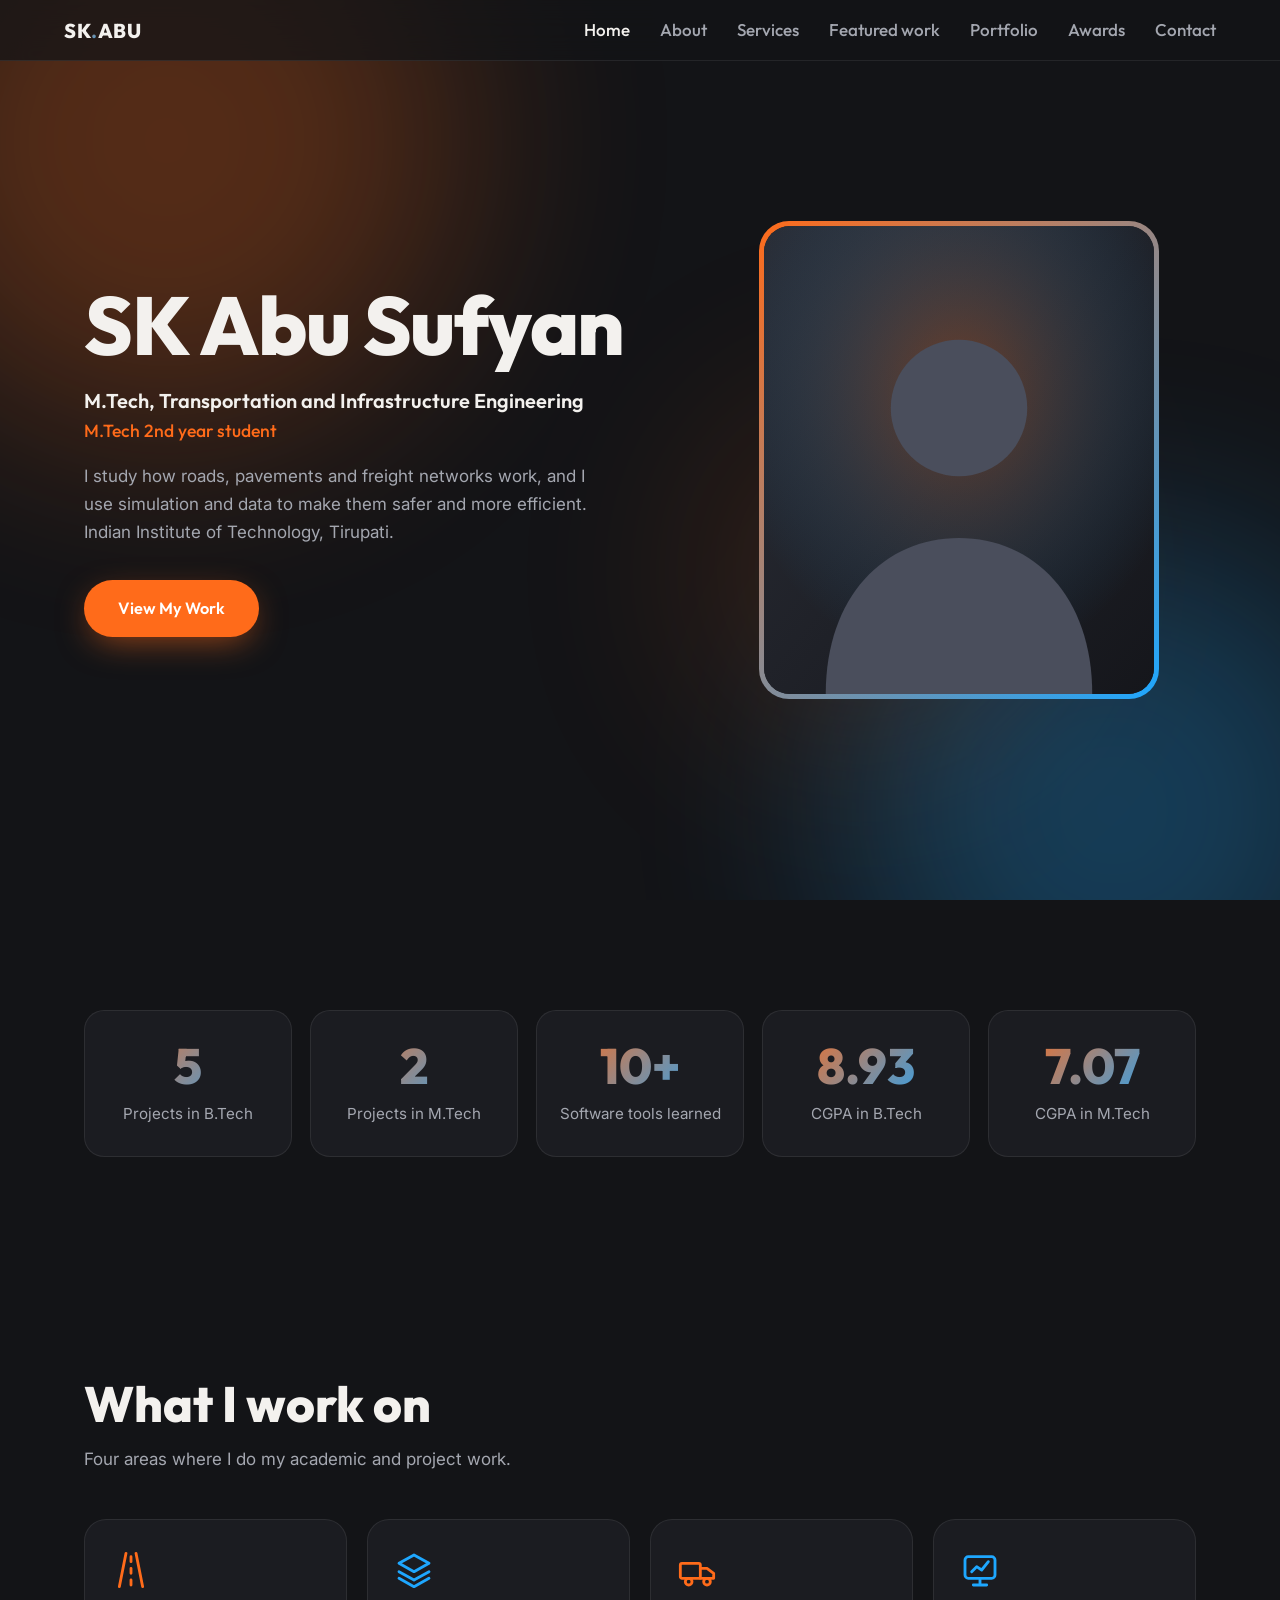
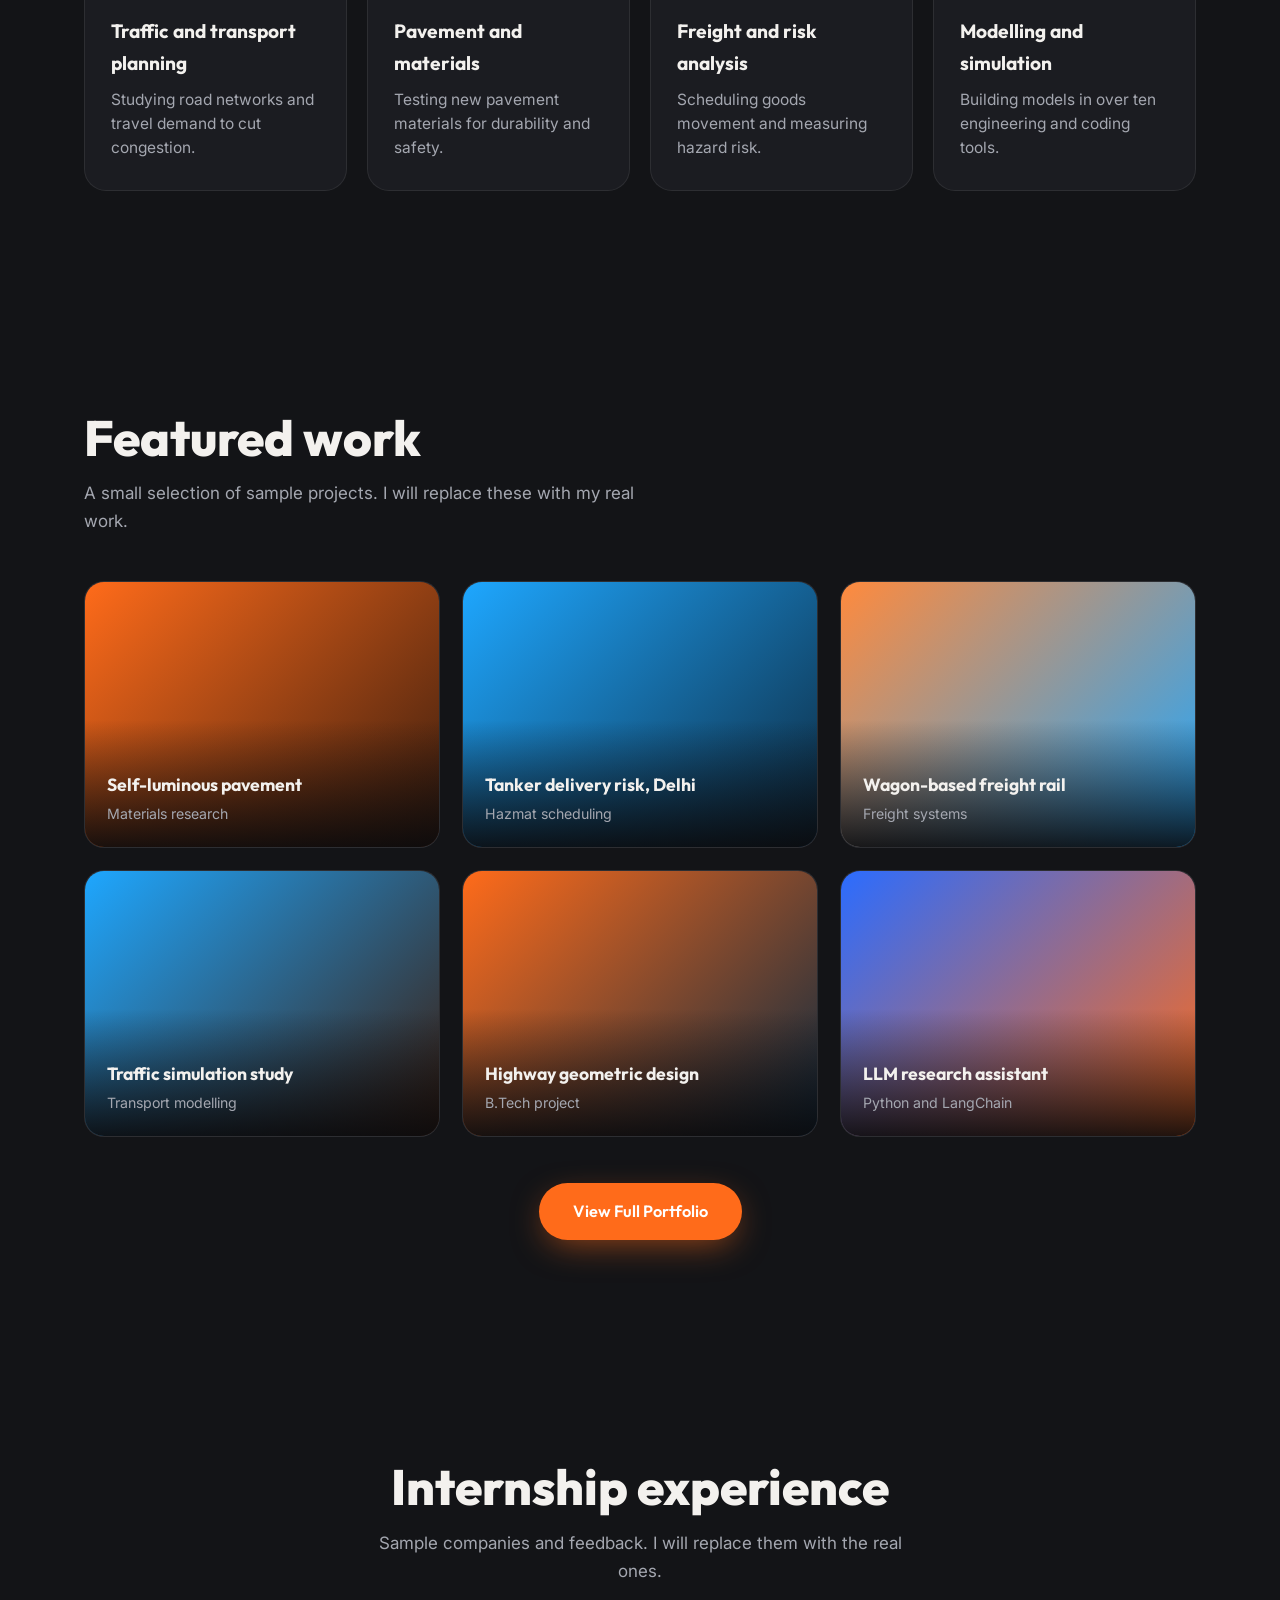
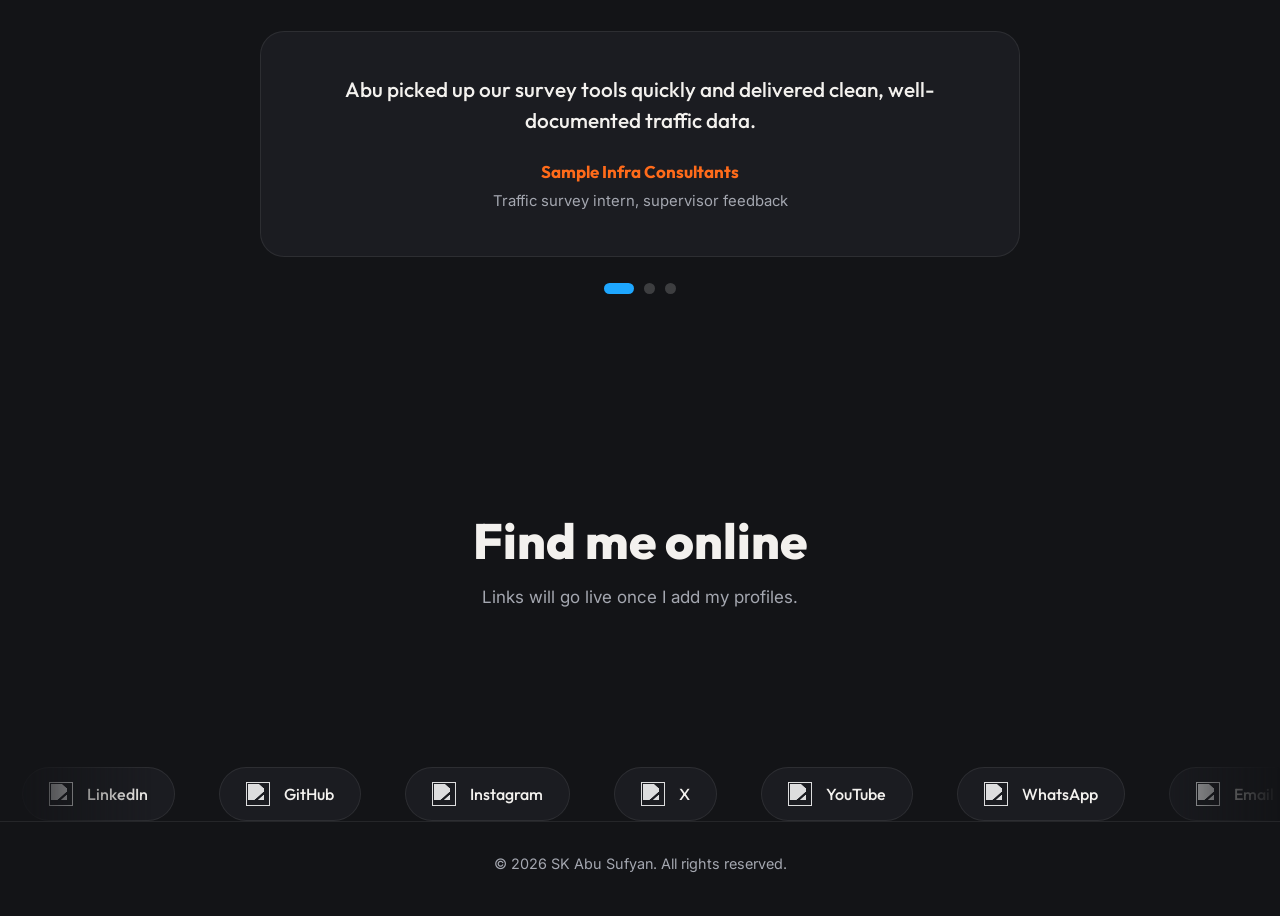
==== commit 05b9bbc6: "Update index.html" ====
--- a/index.html
+++ b/index.html
@@ -3,7 +3,7 @@
 <header><a class="logo" href="index.html">SK<b>.</b>ABU</a><button aria-label="Menu" class="burger">Menu</button><nav><a class="on" href="index.html">Home</a><a href="about.html">About</a><a href="services.html">Services</a><a href="index.html#work">Featured work</a><a class="PORT" href="portfolio.html">Portfolio</a><a href="awards.html">Awards</a><a href="contact.html">Contact</a></nav></header>
 <main>
 <section class="hero" id="home"><div><h1 data-t="home.home.1">SK Abu Sufyan</h1><p class="role" data-t="home.home.2">M.Tech, Transportation and Infrastructure Engineering</p><p class="tag" data-t="home.home.3">M.Tech 2nd year student</p><p class="about" data-t="home.home.4">I study how roads, pavements and freight networks work, and I use simulation and data to make them safer and more efficient. Indian Institute of Technology, Tirupati.</p><a class="btn" data-t="home.home.5" href="#work">View My Work</a></div>
-<div class="photo"><img alt="Profile photo of SK Abu Sufyan (placeholder)" data-img="profile" src="assets/profile-placeholder.svg"/></div></section>
+<div class="photo"><img alt="Profile photo of SK Abu Sufyan (placeholder)" data-img="profile" src="profile-placeholder.svg"/></div></section>
 <section id="stats"><div class="stats">
 <div class="stat rv"><strong data-n="home.stats.n1" data-to="5">0</strong><span data-t="home.stats.2">Projects in B.Tech</span></div>
 <div class="stat rv"><strong data-n="home.stats.n3" data-to="2">0</strong><span data-t="home.stats.4">Projects in M.Tech</span></div>
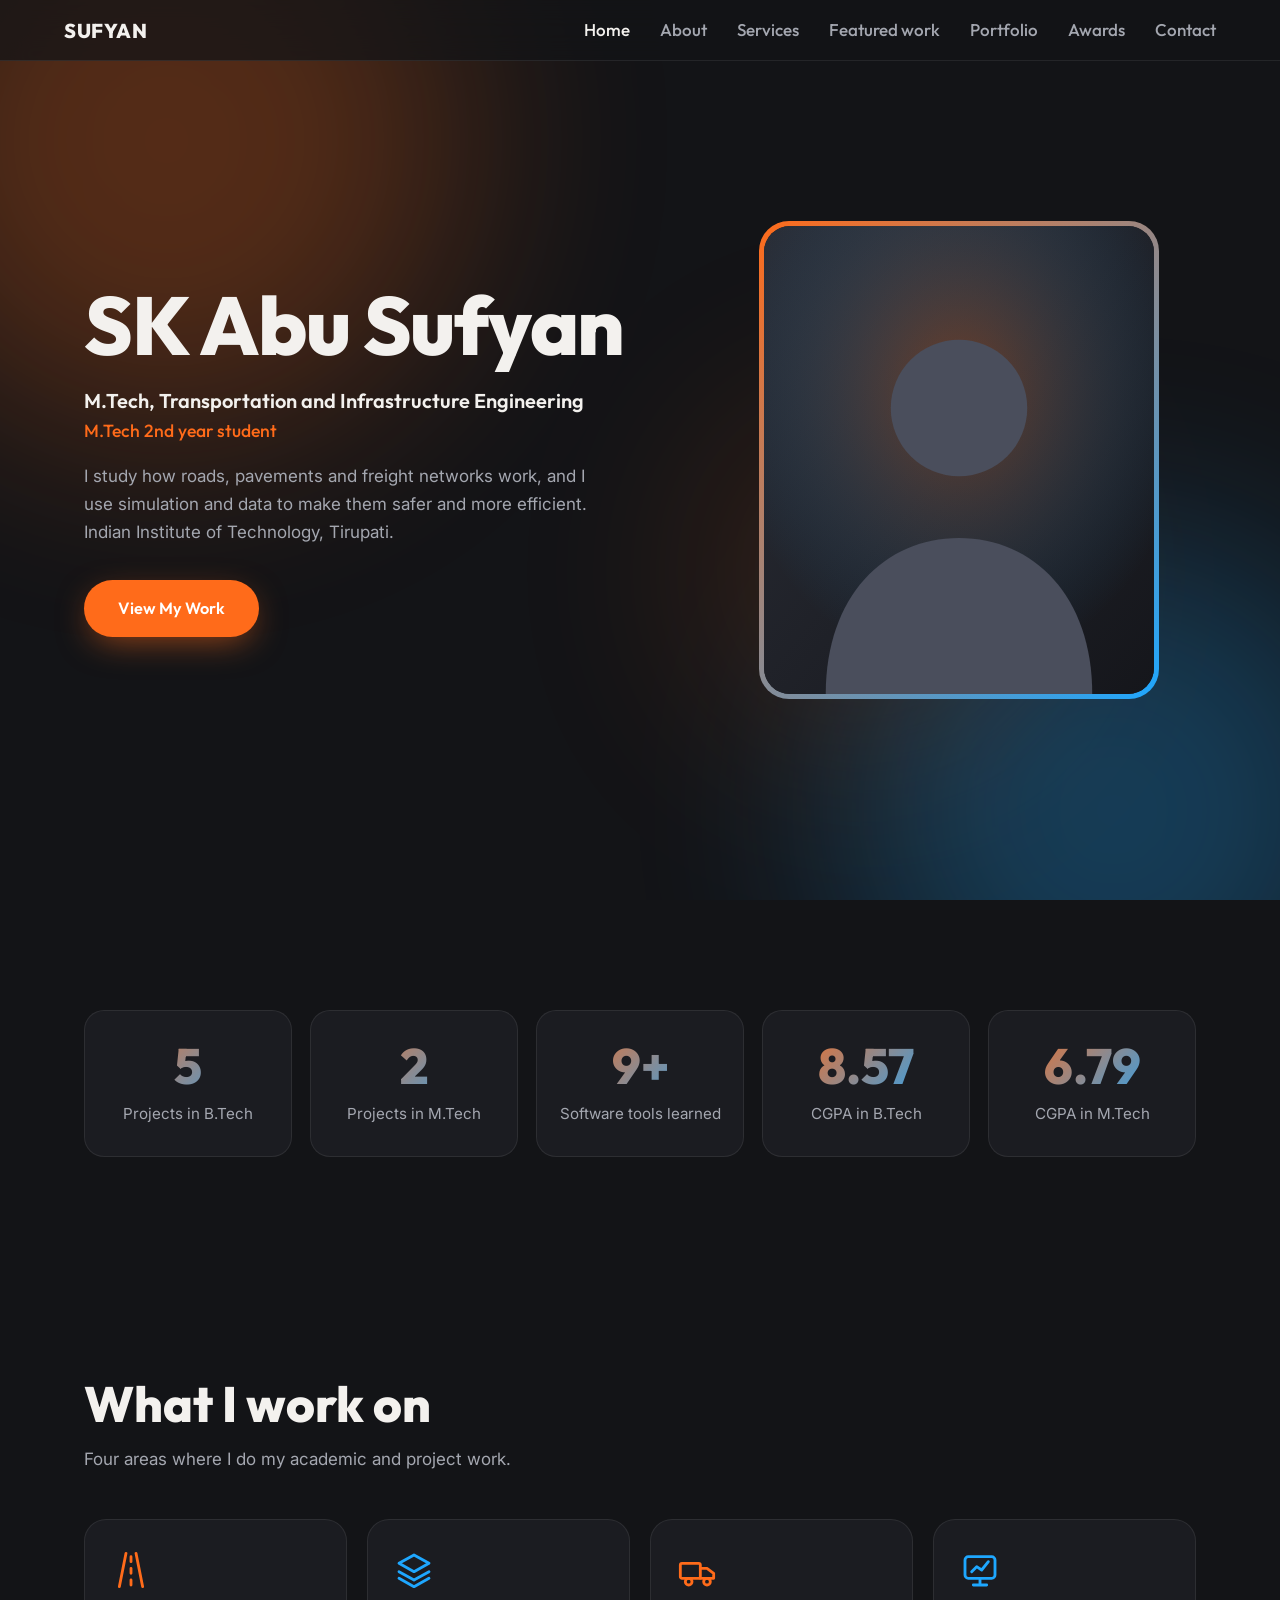
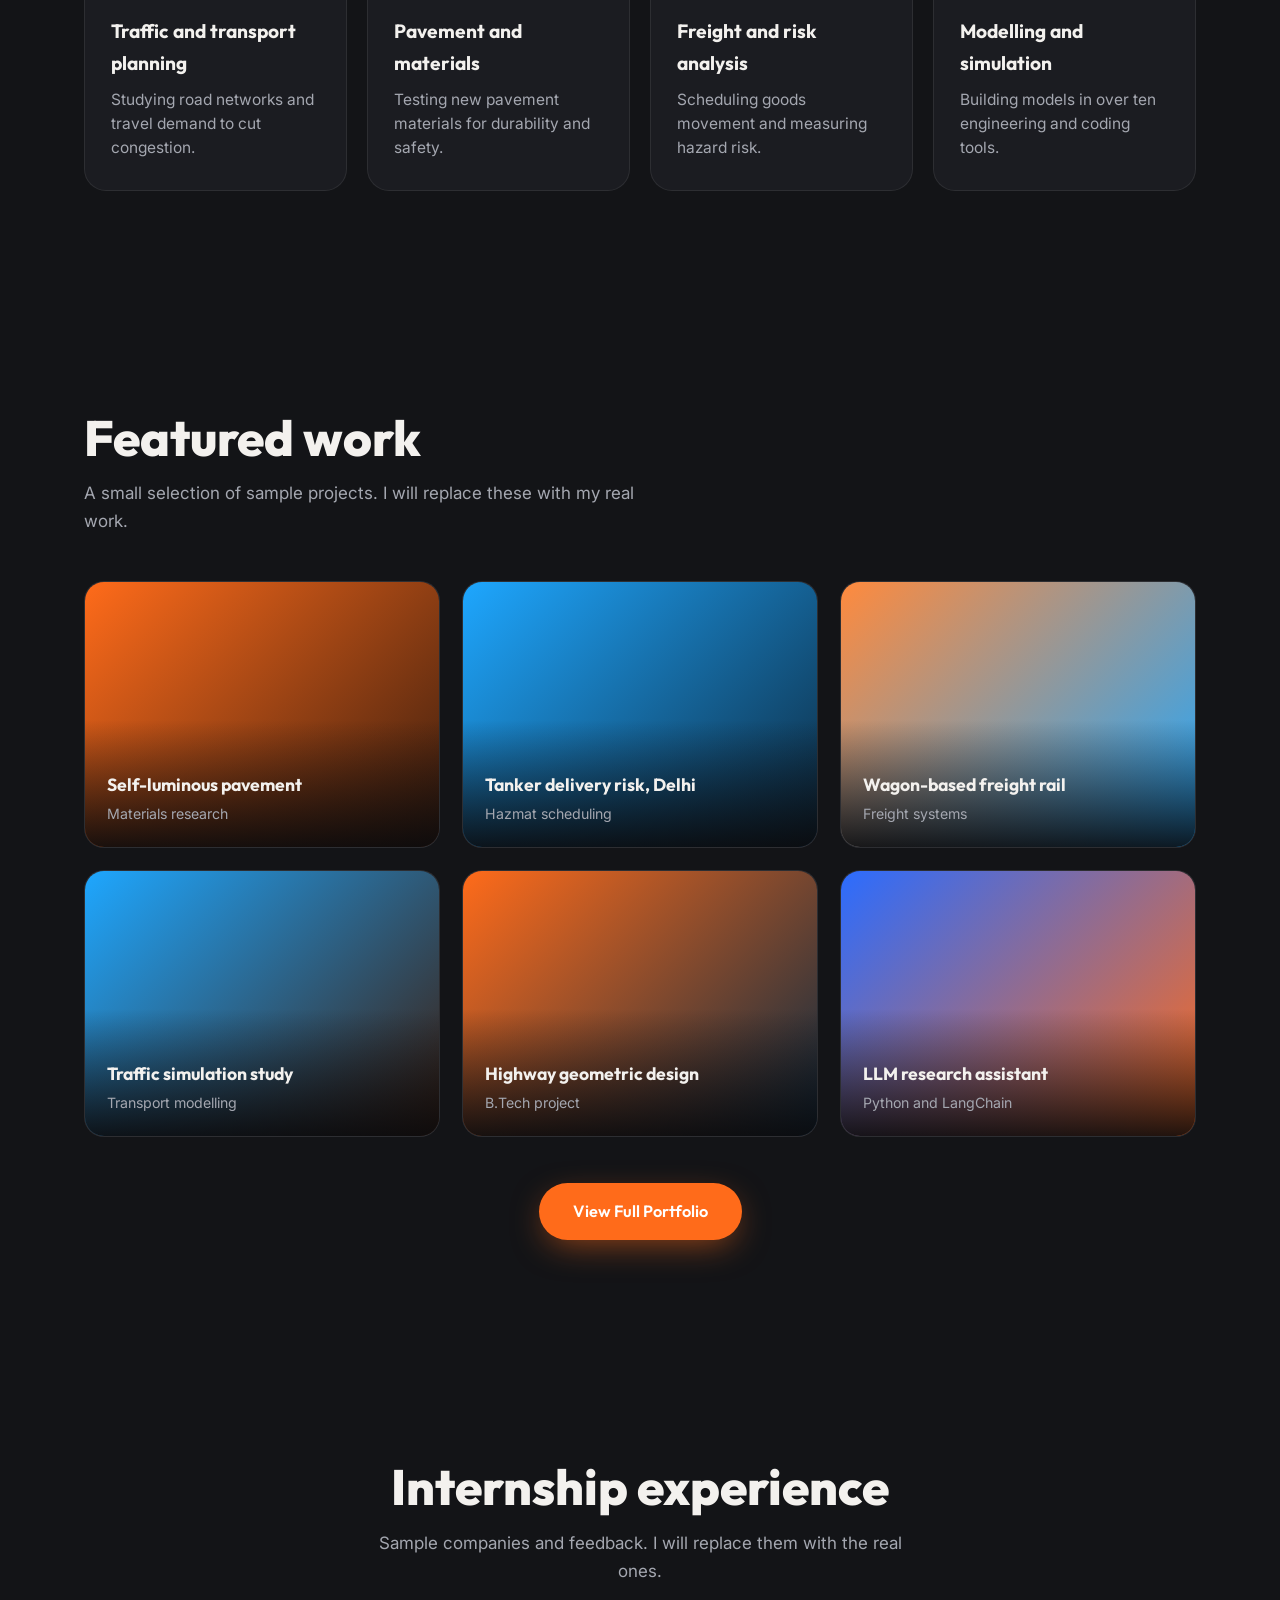
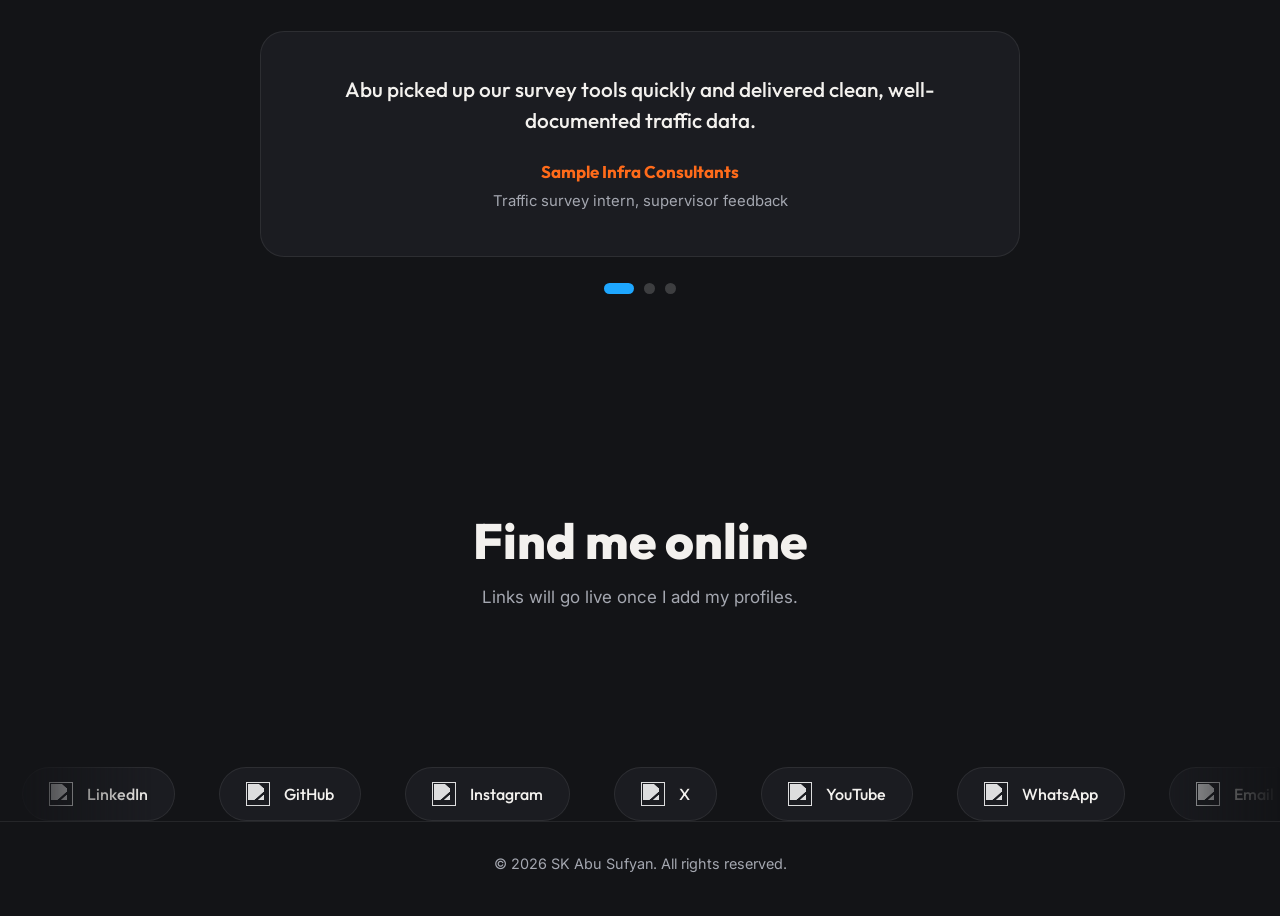
==== commit a3c73cb5: "Update index.html" ====
--- a/index.html
+++ b/index.html
@@ -1,6 +1,6 @@
 <!DOCTYPE html>
 <html lang="en"><head><meta charset="utf-8"/><meta content="width=device-width,initial-scale=1" name="viewport"/><link href="https://fonts.googleapis.com" rel="preconnect"/><link crossorigin="" href="https://fonts.gstatic.com" rel="preconnect"/><link href="https://fonts.googleapis.com/css2?family=Inter:wght@400;500&amp;family=Outfit:wght@500;600;800&amp;display=swap" rel="stylesheet"/><link href="style.css" rel="stylesheet"/><title>SK Abu Sufyan | Transportation and Infrastructure Engineering</title><meta content="Portfolio of SK Abu Sufyan, M.Tech student in Transportation and Infrastructure Engineering at IIT Tirupati." name="description"/><script src="content.js"></script></head><body><div class="glow"><i></i><i></i><i></i></div>
-<header><a class="logo" href="index.html">SK<b>.</b>ABU</a><button aria-label="Menu" class="burger">Menu</button><nav><a class="on" href="index.html">Home</a><a href="about.html">About</a><a href="services.html">Services</a><a href="index.html#work">Featured work</a><a class="PORT" href="portfolio.html">Portfolio</a><a href="awards.html">Awards</a><a href="contact.html">Contact</a></nav></header>
+<header><a class="logo" href="index.html">SUFYAN</a><button aria-label="Menu" class="burger">Menu</button><nav><a class="on" href="index.html">Home</a><a href="about.html">About</a><a href="services.html">Services</a><a href="index.html#work">Featured work</a><a class="PORT" href="portfolio.html">Portfolio</a><a href="awards.html">Awards</a><a href="contact.html">Contact</a></nav></header>
 <main>
 <section class="hero" id="home"><div><h1 data-t="home.home.1">SK Abu Sufyan</h1><p class="role" data-t="home.home.2">M.Tech, Transportation and Infrastructure Engineering</p><p class="tag" data-t="home.home.3">M.Tech 2nd year student</p><p class="about" data-t="home.home.4">I study how roads, pavements and freight networks work, and I use simulation and data to make them safer and more efficient. Indian Institute of Technology, Tirupati.</p><a class="btn" data-t="home.home.5" href="#work">View My Work</a></div>
 <div class="photo"><img alt="Profile photo of SK Abu Sufyan (placeholder)" data-img="profile" src="profile-placeholder.svg"/></div></section>
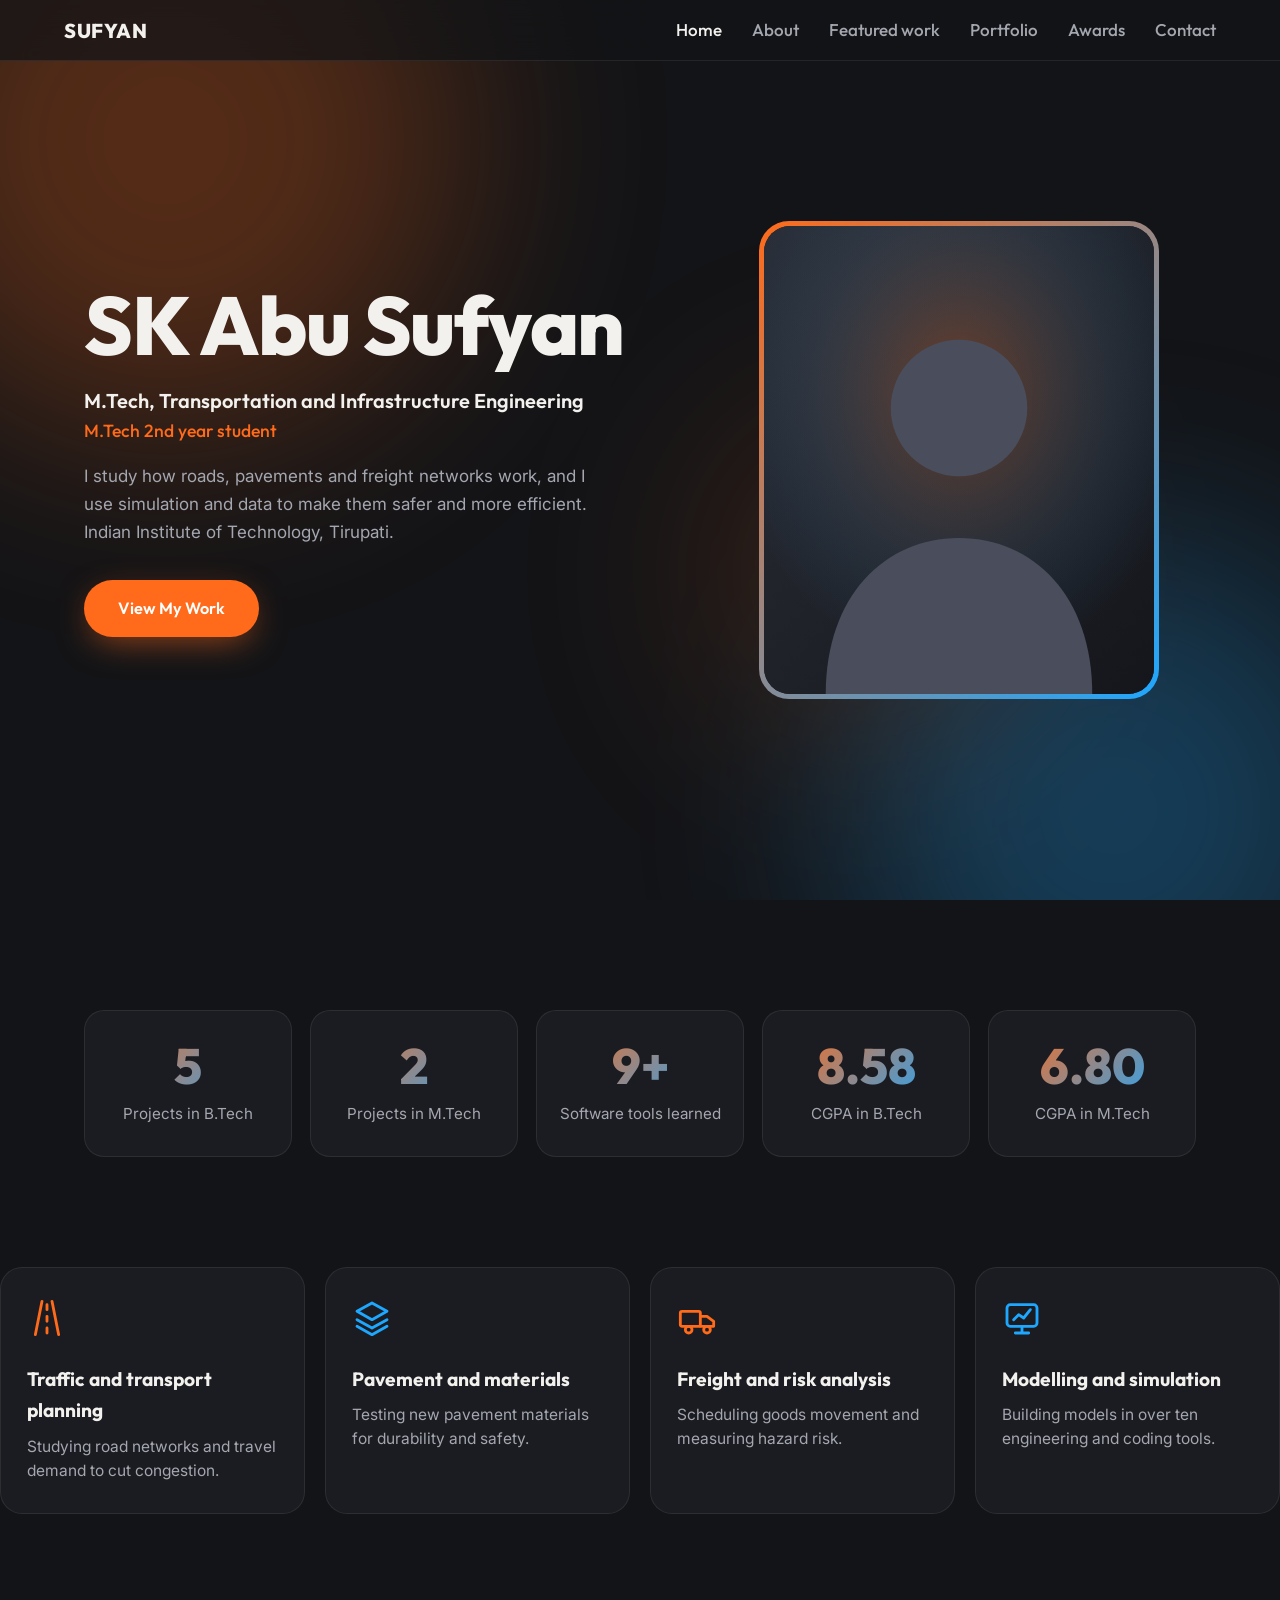
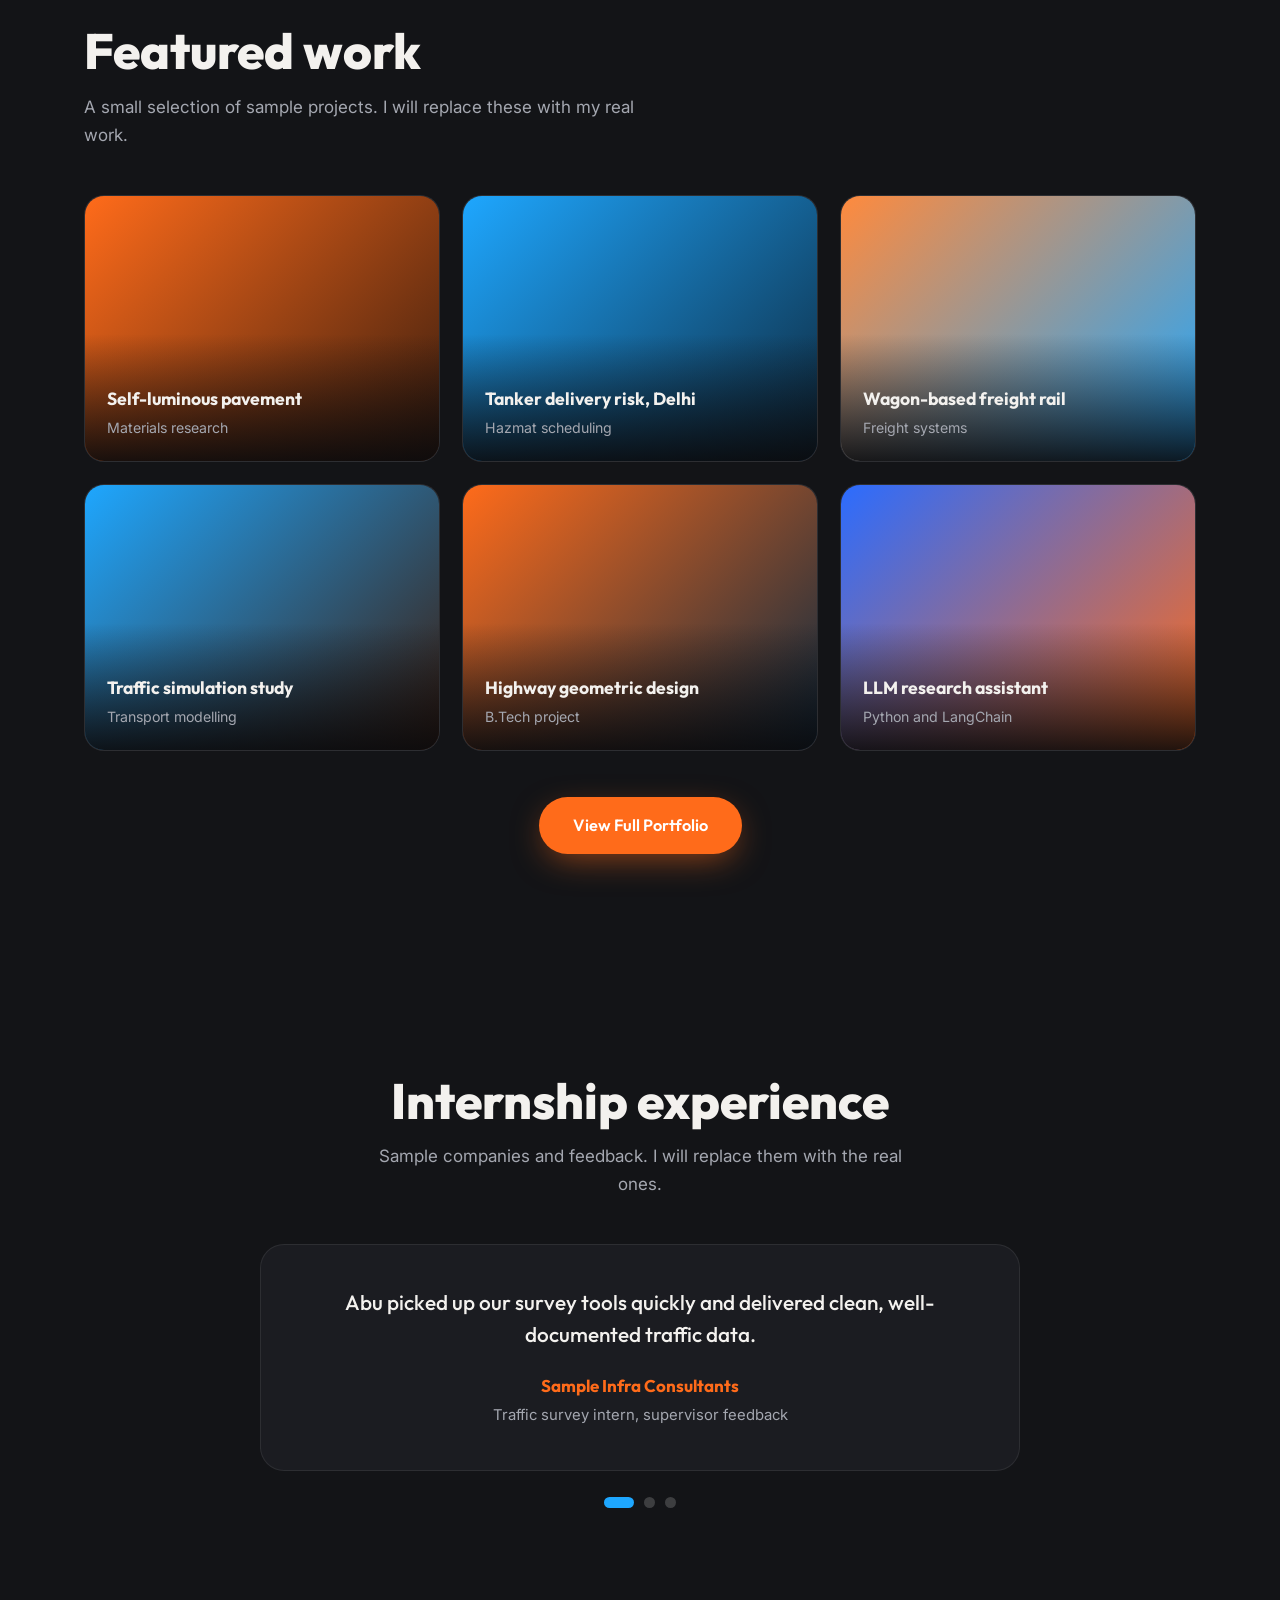
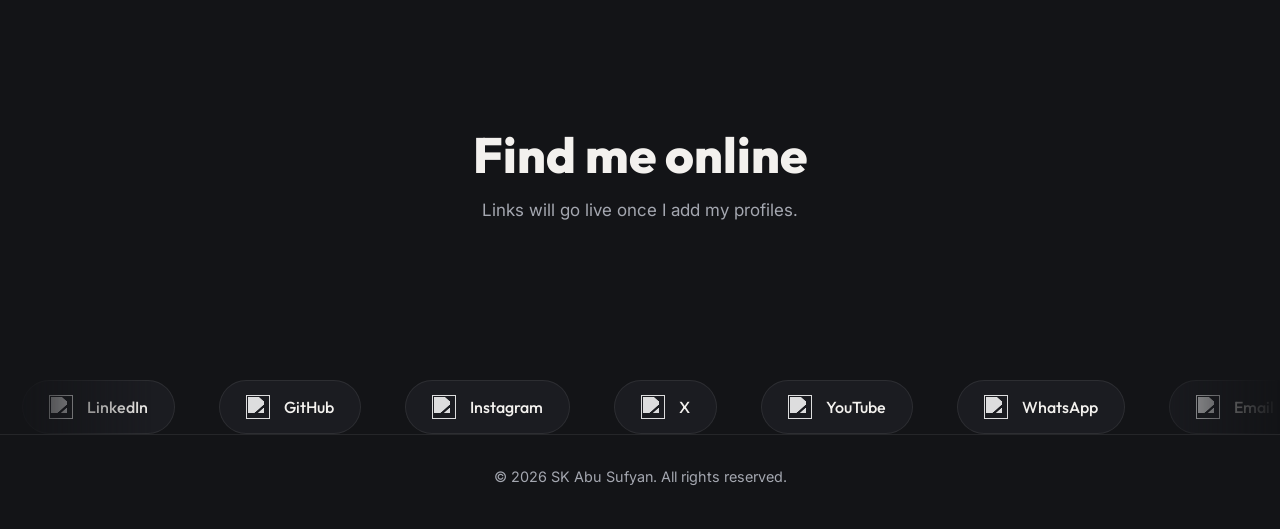
==== commit 87cd8d9e: "Update index.html" ====
--- a/index.html
+++ b/index.html
@@ -1,6 +1,14 @@
 <!DOCTYPE html>
 <html lang="en"><head><meta charset="utf-8"/><meta content="width=device-width,initial-scale=1" name="viewport"/><link href="https://fonts.googleapis.com" rel="preconnect"/><link crossorigin="" href="https://fonts.gstatic.com" rel="preconnect"/><link href="https://fonts.googleapis.com/css2?family=Inter:wght@400;500&amp;family=Outfit:wght@500;600;800&amp;display=swap" rel="stylesheet"/><link href="style.css" rel="stylesheet"/><title>SK Abu Sufyan | Transportation and Infrastructure Engineering</title><meta content="Portfolio of SK Abu Sufyan, M.Tech student in Transportation and Infrastructure Engineering at IIT Tirupati." name="description"/><script src="content.js"></script></head><body><div class="glow"><i></i><i></i><i></i></div>
-<header><a class="logo" href="index.html">SUFYAN</a><button aria-label="Menu" class="burger">Menu</button><nav><a class="on" href="index.html">Home</a><a href="about.html">About</a><a href="services.html">Services</a><a href="index.html#work">Featured work</a><a class="PORT" href="portfolio.html">Portfolio</a><a href="awards.html">Awards</a><a href="contact.html">Contact</a></nav></header>
+<header><a class="logo" href="index.html">SUFYAN</a><button aria-label="Menu" class="burger">Menu</button>
+  <nav>
+    <a class="on" href="index.html">Home</a>
+    <a href="about.html">About</a>
+    <a href="index.html#work">Featured work</a>
+    <a class="PORT" href="portfolio.html">Portfolio</a>
+    <a href="awards.html">Awards</a><a href="contact.html">Contact</a>
+  </nav>
+</header>
 <main>
 <section class="hero" id="home"><div><h1 data-t="home.home.1">SK Abu Sufyan</h1><p class="role" data-t="home.home.2">M.Tech, Transportation and Infrastructure Engineering</p><p class="tag" data-t="home.home.3">M.Tech 2nd year student</p><p class="about" data-t="home.home.4">I study how roads, pavements and freight networks work, and I use simulation and data to make them safer and more efficient. Indian Institute of Technology, Tirupati.</p><a class="btn" data-t="home.home.5" href="#work">View My Work</a></div>
 <div class="photo"><img alt="Profile photo of SK Abu Sufyan (placeholder)" data-img="profile" src="profile-placeholder.svg"/></div></section>
@@ -10,7 +18,7 @@
 <div class="stat rv"><strong data-n="home.stats.n5" data-suf="+" data-to="10">0</strong><span data-t="home.stats.6">Software tools learned</span></div>
 <div class="stat rv"><strong data-dec="2" data-n="home.stats.n7" data-to="9.15">0</strong><span data-t="home.stats.8">CGPA in B.Tech</span></div>
 <div class="stat rv"><strong data-dec="2" data-n="home.stats.n9" data-to="7.25">0</strong><span data-t="home.stats.10">CGPA in M.Tech</span></div></div></section>
-<section id="services"><h2 class="rv" data-t="home.services.1">What I work on</h2><p class="sub rv" data-t="home.services.2">Four areas where I do my academic and project work.</p><div class="cards">
+  <div class="cards">
 <div class="card rv"><svg viewbox="0 0 24 24"><path d="M5 22 9 2M19 22 15 2M12 4v3M12 11v3M12 18v3"></path></svg><h3 data-t="home.services.3">Traffic and transport planning</h3><p data-t="home.services.4">Studying road networks and travel demand to cut congestion.</p></div>
 <div class="card rv"><svg viewbox="0 0 24 24"><path d="m12 3 9 5-9 5-9-5zM3 13l9 5 9-5M3 17l9 5 9-5"></path></svg><h3 data-t="home.services.5">Pavement and materials</h3><p data-t="home.services.6">Testing new pavement materials for durability and safety.</p></div>
 <div class="card rv"><svg viewbox="0 0 24 24"><rect height="9" rx="1" width="12" x="2" y="8"></rect><path d="M14 11h4l4 3v3h-8"></path><circle cx="7" cy="19" r="2"></circle><circle cx="18" cy="19" r="2"></circle></svg><h3 data-t="home.services.7">Freight and risk analysis</h3><p data-t="home.services.8">Scheduling goods movement and measuring hazard risk.</p></div>
--- a/style.css
+++ b/style.css
@@ -10,6 +10,9 @@
 .glow i:nth-child(3){width:26vw;height:26vw;background:var(--or);top:45%;left:55%;animation-duration:38s,13s;opacity:.16}
 @keyframes drift{to{transform:translate(9vw,7vw) scale(1.15)}}
 @keyframes pulse{50%{opacity:.14}}
+.about-text {
+    text-align: justify;
+}
 header{position:fixed;top:0;left:0;right:0;z-index:20;display:flex;justify-content:space-between;align-items:center;padding:16px 5vw;background:rgba(var(--bgrgb),.72);backdrop-filter:blur(14px);border-bottom:1px solid var(--line)}
 .logo{font:800 1.25rem 'Outfit';letter-spacing:.5px}.logo b{background:var(--grad);-webkit-background-clip:text;background-clip:text;color:transparent}
 nav{display:flex;gap:30px}nav a{font-weight:500;color:var(--mute);transition:color .3s}nav a:hover,nav a.on{color:var(--ink)}
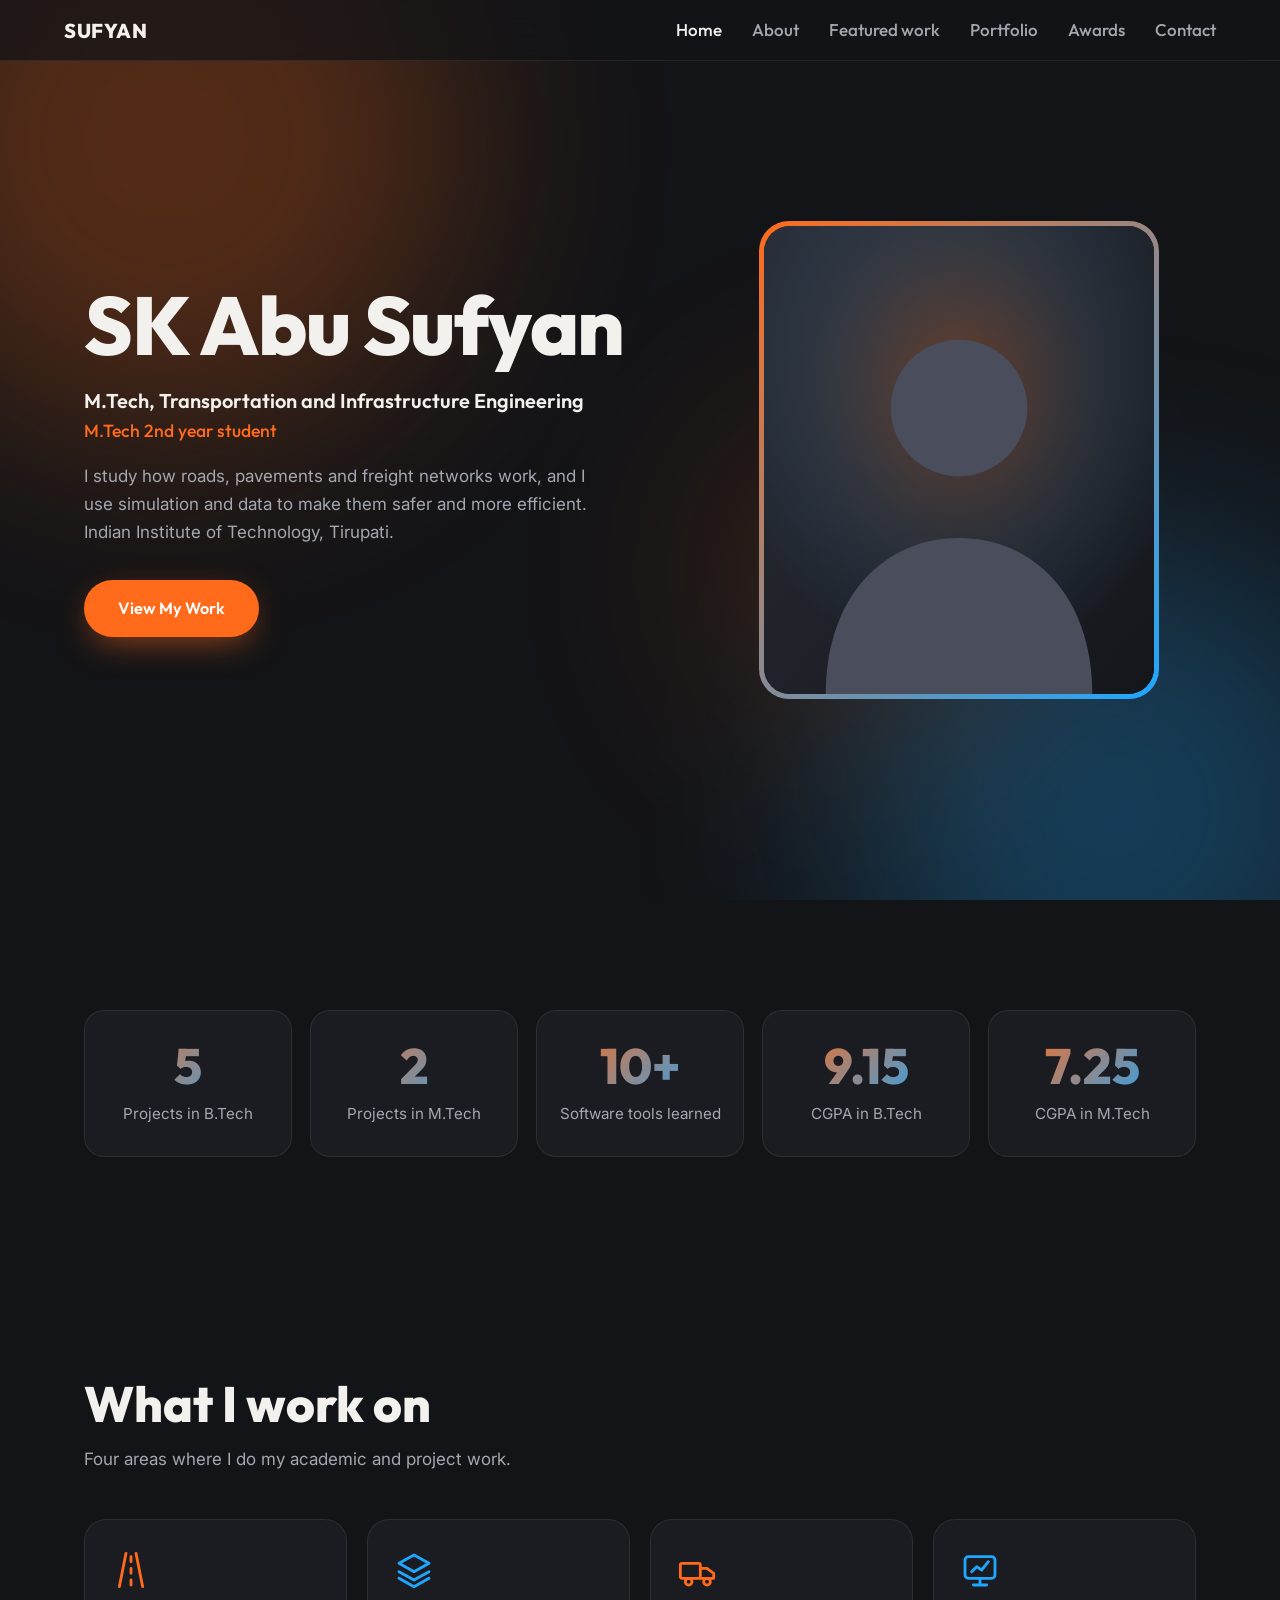
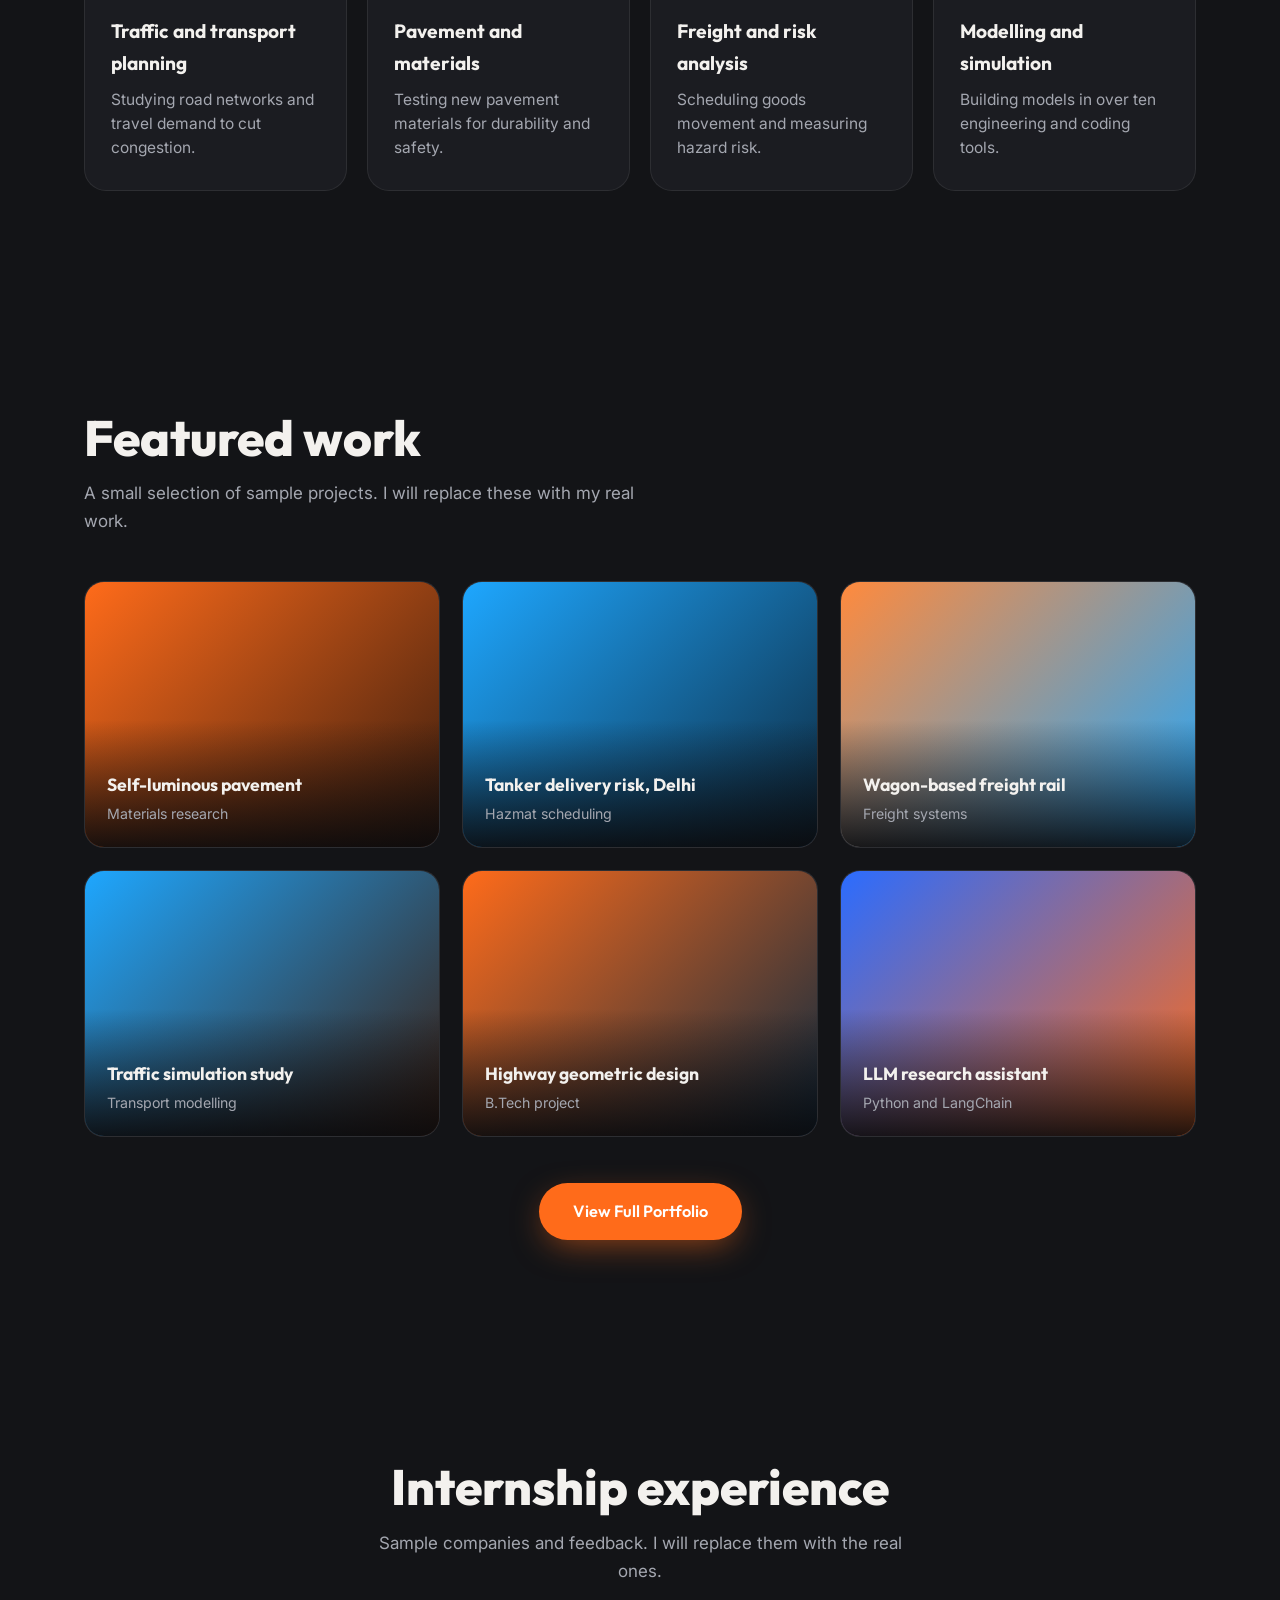
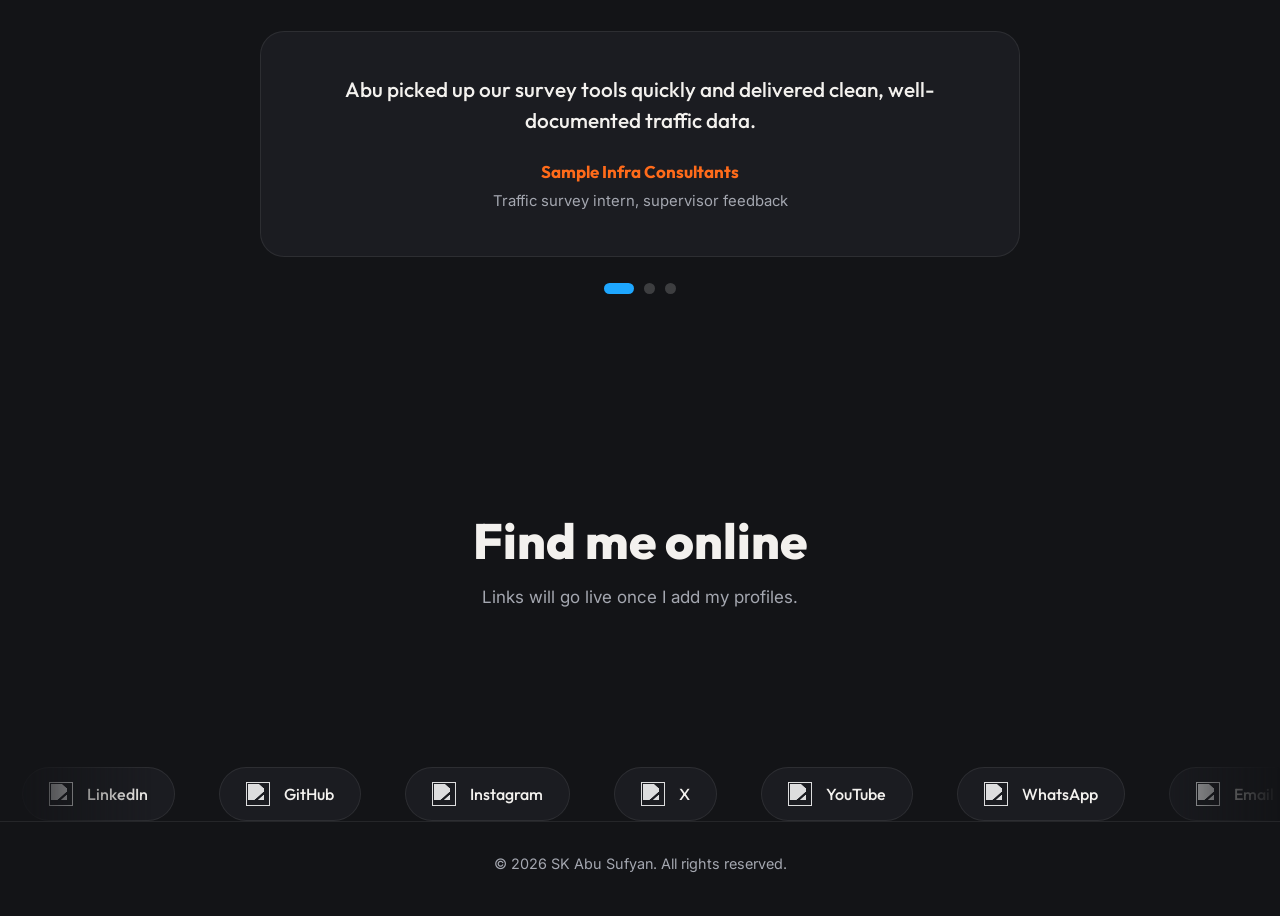
==== commit b5f3bf57: "Update index.html" ====
--- a/index.html
+++ b/index.html
@@ -18,6 +18,12 @@
 <div class="stat rv"><strong data-n="home.stats.n5" data-suf="+" data-to="10">0</strong><span data-t="home.stats.6">Software tools learned</span></div>
 <div class="stat rv"><strong data-dec="2" data-n="home.stats.n7" data-to="9.15">0</strong><span data-t="home.stats.8">CGPA in B.Tech</span></div>
 <div class="stat rv"><strong data-dec="2" data-n="home.stats.n9" data-to="7.25">0</strong><span data-t="home.stats.10">CGPA in M.Tech</span></div></div></section>
+<section id="services">
+    <h2 class="rv" data-t="home.services.1">What I work on</h2>
+
+    <p class="sub rv" data-t="home.services.2">
+        Four areas where I do my academic and project work.
+    </p>
   <div class="cards">
 <div class="card rv"><svg viewbox="0 0 24 24"><path d="M5 22 9 2M19 22 15 2M12 4v3M12 11v3M12 18v3"></path></svg><h3 data-t="home.services.3">Traffic and transport planning</h3><p data-t="home.services.4">Studying road networks and travel demand to cut congestion.</p></div>
 <div class="card rv"><svg viewbox="0 0 24 24"><path d="m12 3 9 5-9 5-9-5zM3 13l9 5 9-5M3 17l9 5 9-5"></path></svg><h3 data-t="home.services.5">Pavement and materials</h3><p data-t="home.services.6">Testing new pavement materials for durability and safety.</p></div>
